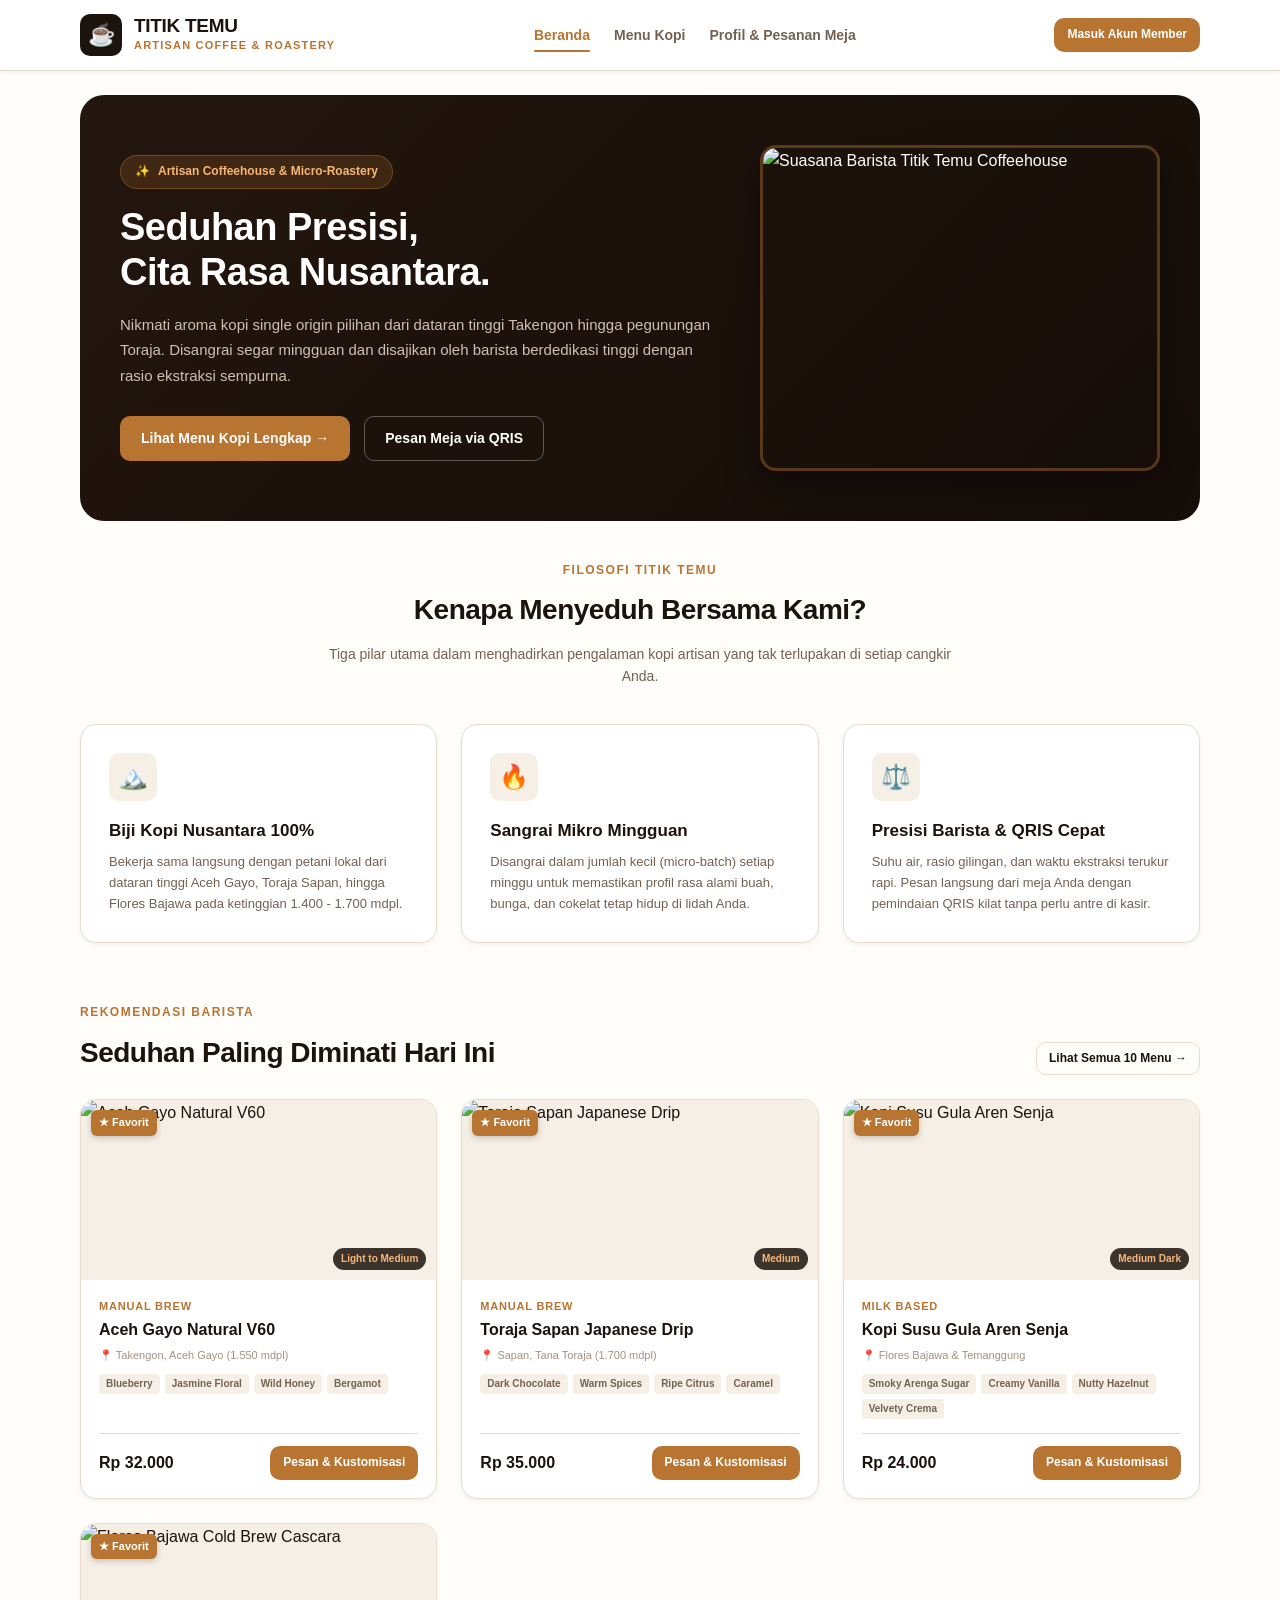
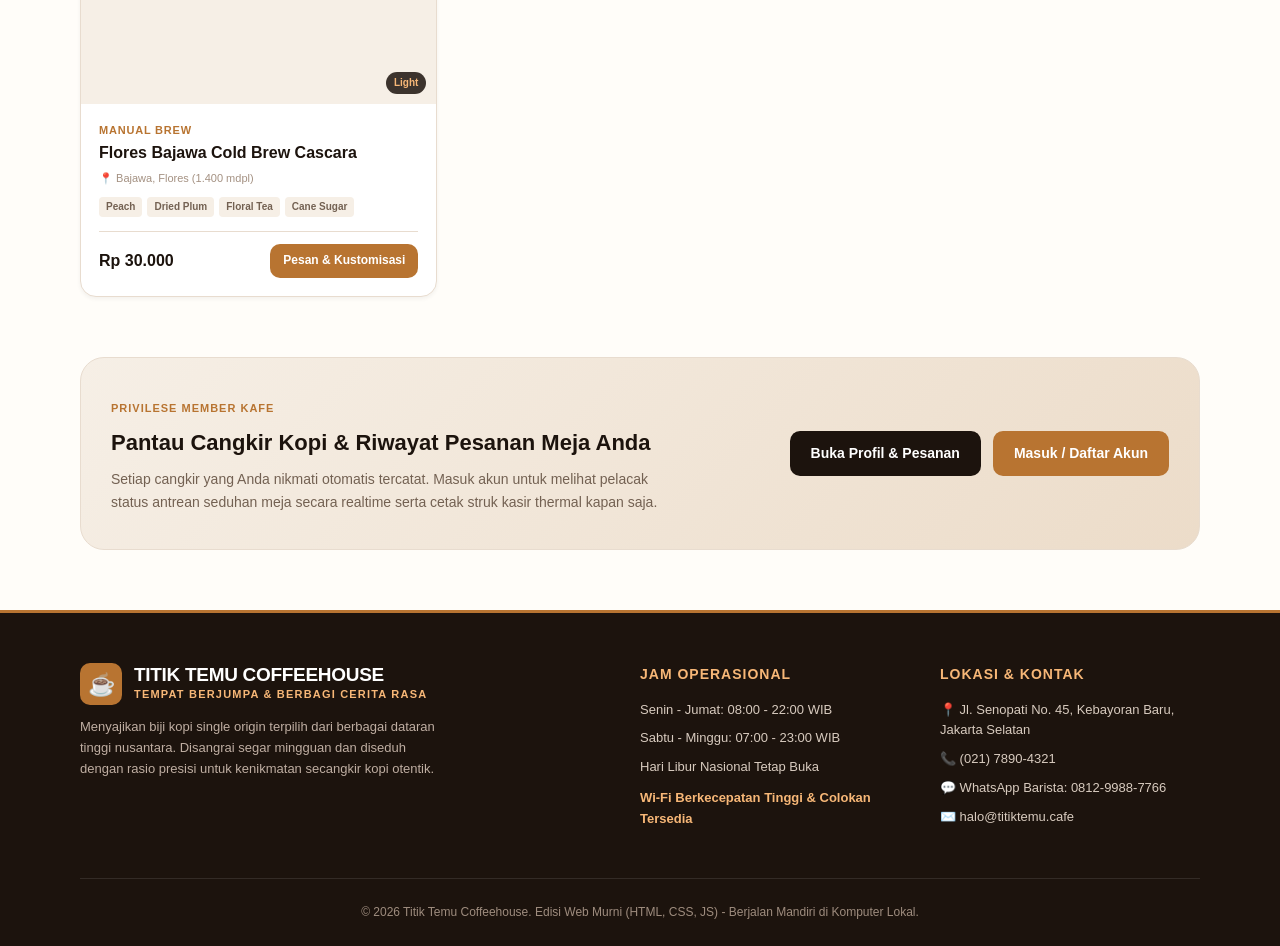
==== index.html @ 914a8eaf "first commit" ====
<!DOCTYPE html>
<html lang="id">
<head>
  <meta charset="UTF-8">
  <meta name="viewport" content="width=device-width, initial-scale=1.0">
  <title>Titik Temu Coffeehouse | Artisan Coffee & Roastery</title>
  <link rel="stylesheet" href="css/style.css">
</head>
<body>

  <!-- Dynamic Navbar -->
  <nav id="main-nav"></nav>

  <main class="container">
    <!-- HERO SECTION -->
    <section class="hero">
      <div class="hero-grid">
        <div>
          <div class="hero-tag">
            <span>✨</span> Artisan Coffeehouse & Micro-Roastery
          </div>
          <h1 class="hero-title">
            Seduhan Presisi,<br>Cita Rasa Nusantara.
          </h1>
          <p class="hero-desc">
            Nikmati aroma kopi single origin pilihan dari dataran tinggi Takengon hingga pegunungan Toraja. 
            Disangrai segar mingguan dan disajikan oleh barista berdedikasi tinggi dengan rasio ekstraksi sempurna.
          </p>
          <div class="hero-actions">
            <a href="menu.html" class="btn btn-primary">
              Lihat Menu Kopi Lengkap &rarr;
            </a>
            <a href="menu.html" class="btn btn-outline" style="color: #ffffff; border-color: rgba(255,255,255,0.3);">
              Pesan Meja via QRIS
            </a>
          </div>
        </div>
        <div class="hero-image-wrap">
          <img src="https://images.unsplash.com/photo-1501339847302-ac426a4a7cbb?auto=format&fit=crop&w=800&q=80" alt="Suasana Barista Titik Temu Coffeehouse">
        </div>
      </div>
    </section>

    <!-- ROASTERY VALUES -->
    <section style="margin-bottom: 50px;">
      <div class="section-header">
        <span class="section-tag">Filosofi Titik Temu</span>
        <h2 class="section-title">Kenapa Menyeduh Bersama Kami?</h2>
        <p class="section-subtitle">Tiga pilar utama dalam menghadirkan pengalaman kopi artisan yang tak terlupakan di setiap cangkir Anda.</p>
      </div>

      <div class="features-grid">
        <div class="feature-card">
          <div class="feature-icon">🏔️</div>
          <h3 class="feature-title">Biji Kopi Nusantara 100%</h3>
          <p class="feature-desc">
            Bekerja sama langsung dengan petani lokal dari dataran tinggi Aceh Gayo, Toraja Sapan, hingga Flores Bajawa pada ketinggian 1.400 - 1.700 mdpl.
          </p>
        </div>

        <div class="feature-card">
          <div class="feature-icon">🔥</div>
          <h3 class="feature-title">Sangrai Mikro Mingguan</h3>
          <p class="feature-desc">
            Disangrai dalam jumlah kecil (micro-batch) setiap minggu untuk memastikan profil rasa alami buah, bunga, dan cokelat tetap hidup di lidah Anda.
          </p>
        </div>

        <div class="feature-card">
          <div class="feature-icon">⚖️</div>
          <h3 class="feature-title">Presisi Barista & QRIS Cepat</h3>
          <p class="feature-desc">
            Suhu air, rasio gilingan, dan waktu ekstraksi terukur rapi. Pesan langsung dari meja Anda dengan pemindaian QRIS kilat tanpa perlu antre di kasir.
          </p>
        </div>
      </div>
    </section>

    <!-- FEATURED BREWS -->
    <section style="margin-bottom: 60px;">
      <div style="display: flex; align-items: flex-end; justify-content: space-between; margin-bottom: 24px; flex-wrap: wrap; gap: 12px;">
        <div>
          <span class="section-tag">Rekomendasi Barista</span>
          <h2 class="section-title" style="margin-bottom: 0;">Seduhan Paling Diminati Hari Ini</h2>
        </div>
        <a href="menu.html" class="btn btn-outline btn-sm">
          Lihat Semua 10 Menu &rarr;
        </a>
      </div>

      <div id="featured-menu-grid" class="menu-grid">
        <!-- Rendered by JavaScript -->
      </div>
    </section>

    <!-- MEMBER BANNER -->
    <section style="background: linear-gradient(135deg, #f6efe6 0%, #ecdcc9 100%); border: 1px solid var(--coffee-border); border-radius: var(--radius-xl); padding: 36px 30px; margin-bottom: 60px; display: flex; align-items: center; justify-content: space-between; flex-wrap: wrap; gap: 24px;">
      <div>
        <span style="font-size: 11px; font-weight: 800; color: var(--coffee-amber); text-transform: uppercase; letter-spacing: 1px;">Privilese Member Kafe</span>
        <h3 style="font-size: 22px; font-weight: 900; color: var(--coffee-dark); margin: 6px 0 8px;">Pantau Cangkir Kopi & Riwayat Pesanan Meja Anda</h3>
        <p style="font-size: 14px; color: var(--text-muted); max-width: 550px;">
          Setiap cangkir yang Anda nikmati otomatis tercatat. Masuk akun untuk melihat pelacak status antrean seduhan meja secara realtime serta cetak struk kasir thermal kapan saja.
        </p>
      </div>
      <div style="display: flex; gap: 12px;">
        <a href="profile.html" class="btn btn-dark">
          Buka Profil & Pesanan
        </a>
        <a href="login.html" class="btn btn-primary">
          Masuk / Daftar Akun
        </a>
      </div>
    </section>
  </main>

  <!-- Standard Footer -->
  <footer id="main-footer"></footer>

  <!-- Scripts -->
  <script src="js/store.js"></script>
  <script src="js/app.js"></script>
  <script>
    document.addEventListener("DOMContentLoaded", () => {
      const featuredContainer = document.getElementById("featured-menu-grid");
      if (!featuredContainer) return;

      const menu = Store.getMenu();
      const populars = menu.filter((m) => m.popular).slice(0, 4);

      featuredContainer.innerHTML = populars.map((item) => `
        <div class="menu-card">
          <div class="card-img-wrap">
            <img src="${escapeHtml(item.imageUrl)}" alt="${escapeHtml(item.name)}" loading="lazy">
            <span class="card-badge-popular">★ Favorit</span>
            <span class="card-badge-roast">${escapeHtml(item.roastLevel)}</span>
          </div>
          <div class="card-body">
            <div class="card-category">${escapeHtml(item.category)}</div>
            <h4 class="card-title">${escapeHtml(item.name)}</h4>
            <div class="card-origin">📍 ${escapeHtml(item.origin)}</div>
            <div class="card-notes">
              ${(item.tastingNotes || []).map((note) => `<span class="note-tag">${escapeHtml(note)}</span>`).join("")}
            </div>
            <div class="card-footer">
              <span class="card-price">${Store.formatRupiah(item.price)}</span>
              <a href="menu.html?item=${item.slug}" class="btn btn-primary btn-sm">
                Pesan & Kustomisasi
              </a>
            </div>
          </div>
        </div>
      `).join("");
    });
  </script>
</body>
</html>
---- css/style.css ----
/* =========================================================
   TITIK TEMU COFFEEHOUSE - BASIC CSS STYLESHEET
   Murni CSS tanpa framework eksternal
   ========================================================= */

:root {
  --coffee-dark: #1c130d;
  --coffee-brown: #2e1d13;
  --coffee-medium: #543725;
  --coffee-amber: #b87431;
  --coffee-amber-hover: #9e6024;
  --coffee-amber-light: #fdf5ea;
  --coffee-cream: #fffdf9;
  --coffee-foam: #f6efe6;
  --coffee-border: #e8dccf;
  --coffee-border-dark: #cbb7a3;
  --text-main: #1c130d;
  --text-muted: #736152;
  --text-light: #a49182;
  --bg-card: #ffffff;
  --radius-sm: 6px;
  --radius-md: 10px;
  --radius-lg: 16px;
  --radius-xl: 24px;
  --shadow-sm: 0 2px 4px rgba(28, 19, 13, 0.05);
  --shadow-md: 0 4px 14px rgba(28, 19, 13, 0.08);
  --shadow-lg: 0 10px 25px rgba(28, 19, 13, 0.12);
  --font-base: -apple-system, BlinkMacSystemFont, "Segoe UI", Roboto, Oxygen, Ubuntu, Cantarell, "Helvetica Neue", sans-serif;
  --font-mono: "Courier New", Courier, monospace;
}

* {
  box-sizing: border-box;
  margin: 0;
  padding: 0;
}

body {
  font-family: var(--font-base);
  background-color: var(--coffee-cream);
  color: var(--text-main);
  line-height: 1.6;
  min-height: 100vh;
  display: flex;
  flex-direction: column;
}

a {
  color: inherit;
  text-decoration: none;
}

img {
  max-width: 100%;
  height: auto;
  display: block;
}

/* Container */
.container {
  width: 100%;
  max-width: 1160px;
  margin: 0 auto;
  padding: 0 20px;
}

/* =========================================================
   NAVBAR
   ========================================================= */
.navbar {
  background-color: #ffffff;
  border-bottom: 1px solid var(--coffee-border);
  position: sticky;
  top: 0;
  z-index: 100;
  box-shadow: var(--shadow-sm);
}

.nav-inner {
  display: flex;
  align-items: center;
  justify-content: space-between;
  height: 70px;
}

.brand-link {
  display: flex;
  align-items: center;
  gap: 12px;
}

.brand-icon {
  width: 42px;
  height: 42px;
  background-color: var(--coffee-dark);
  color: var(--coffee-amber);
  border-radius: var(--radius-md);
  display: flex;
  align-items: center;
  justify-content: center;
  font-size: 22px;
}

.brand-title {
  font-size: 19px;
  font-weight: 800;
  color: var(--coffee-dark);
  letter-spacing: -0.3px;
  line-height: 1.1;
}

.brand-subtitle {
  font-size: 11px;
  color: var(--coffee-amber);
  font-weight: 700;
  text-transform: uppercase;
  letter-spacing: 1.2px;
}

.nav-links {
  display: flex;
  align-items: center;
  gap: 24px;
}

.nav-item {
  font-size: 14px;
  font-weight: 600;
  color: var(--text-muted);
  transition: color 0.2s;
  padding: 6px 0;
  position: relative;
}

.nav-item:hover,
.nav-item.active {
  color: var(--coffee-amber);
}

.nav-item.active::after {
  content: "";
  position: absolute;
  bottom: 0;
  left: 0;
  width: 100%;
  height: 2px;
  background-color: var(--coffee-amber);
  border-radius: 2px;
}

.nav-user {
  display: flex;
  align-items: center;
  gap: 12px;
}

.user-badge {
  display: flex;
  align-items: center;
  gap: 8px;
  background-color: var(--coffee-foam);
  padding: 6px 14px;
  border-radius: 50px;
  font-size: 13px;
  font-weight: 600;
  color: var(--coffee-dark);
  border: 1px solid var(--coffee-border);
}

.user-role-tag {
  font-size: 10px;
  background-color: var(--coffee-amber);
  color: #ffffff;
  padding: 2px 6px;
  border-radius: 4px;
  font-weight: 800;
  text-transform: uppercase;
}

/* =========================================================
   BUTTONS
   ========================================================= */
.btn {
  display: inline-flex;
  align-items: center;
  justify-content: center;
  gap: 8px;
  padding: 10px 20px;
  font-size: 14px;
  font-weight: 700;
  border-radius: var(--radius-md);
  cursor: pointer;
  border: 1px solid transparent;
  transition: all 0.2s ease;
  white-space: nowrap;
}

.btn-primary {
  background-color: var(--coffee-amber);
  color: #ffffff;
}

.btn-primary:hover {
  background-color: var(--coffee-amber-hover);
  box-shadow: 0 4px 12px rgba(184, 116, 49, 0.3);
}

.btn-dark {
  background-color: var(--coffee-dark);
  color: #ffffff;
}

.btn-dark:hover {
  background-color: #000000;
}

.btn-outline {
  background-color: transparent;
  border-color: var(--coffee-border);
  color: var(--coffee-dark);
}

.btn-outline:hover {
  background-color: var(--coffee-foam);
  border-color: var(--coffee-border-dark);
}

.btn-sm {
  padding: 6px 12px;
  font-size: 12px;
}

.btn-danger {
  background-color: #dc2626;
  color: #ffffff;
}

.btn-danger:hover {
  background-color: #b91c1c;
}

.btn-success {
  background-color: #059669;
  color: #ffffff;
}

.btn-success:hover {
  background-color: #047857;
}

/* =========================================================
   HERO SECTION
   ========================================================= */
.hero {
  padding: 50px 0;
  background: linear-gradient(135deg, #23160e 0%, #150d08 100%);
  color: #ffffff;
  border-radius: var(--radius-xl);
  margin: 24px 0 40px;
  overflow: hidden;
  position: relative;
}

.hero-grid {
  display: grid;
  grid-template-columns: 1.2fr 0.8fr;
  gap: 40px;
  align-items: center;
  padding: 0 40px;
}

.hero-tag {
  display: inline-flex;
  align-items: center;
  gap: 8px;
  background-color: rgba(184, 116, 49, 0.2);
  color: #f7b777;
  padding: 6px 14px;
  border-radius: 50px;
  font-size: 12px;
  font-weight: 700;
  margin-bottom: 16px;
  border: 1px solid rgba(184, 116, 49, 0.4);
}

.hero-title {
  font-size: 38px;
  font-weight: 900;
  line-height: 1.2;
  margin-bottom: 16px;
  letter-spacing: -0.5px;
}

.hero-desc {
  font-size: 15px;
  color: #d1c0b3;
  margin-bottom: 28px;
  line-height: 1.7;
}

.hero-actions {
  display: flex;
  gap: 14px;
  flex-wrap: wrap;
}

.hero-image-wrap {
  position: relative;
  border-radius: var(--radius-lg);
  overflow: hidden;
  box-shadow: 0 15px 35px rgba(0, 0, 0, 0.4);
  border: 3px solid rgba(184, 116, 49, 0.4);
}

.hero-image-wrap img {
  width: 100%;
  height: 320px;
  object-fit: cover;
}

/* =========================================================
   SECTION HEADINGS & BADGES
   ========================================================= */
.section-header {
  text-align: center;
  max-width: 650px;
  margin: 0 auto 36px;
}

.section-tag {
  color: var(--coffee-amber);
  font-size: 12px;
  font-weight: 800;
  text-transform: uppercase;
  letter-spacing: 1.5px;
  margin-bottom: 8px;
  display: block;
}

.section-title {
  font-size: 28px;
  font-weight: 900;
  color: var(--coffee-dark);
  letter-spacing: -0.5px;
  margin-bottom: 10px;
}

.section-subtitle {
  font-size: 14px;
  color: var(--text-muted);
}

/* =========================================================
   FEATURE VALUES CARDS
   ========================================================= */
.features-grid {
  display: grid;
  grid-template-columns: repeat(3, 1fr);
  gap: 24px;
  margin-bottom: 60px;
}

.feature-card {
  background-color: var(--bg-card);
  border: 1px solid var(--coffee-border);
  padding: 28px;
  border-radius: var(--radius-lg);
  box-shadow: var(--shadow-sm);
  transition: transform 0.2s, box-shadow 0.2s;
}

.feature-card:hover {
  transform: translateY(-3px);
  box-shadow: var(--shadow-md);
}

.feature-icon {
  width: 48px;
  height: 48px;
  background-color: var(--coffee-foam);
  color: var(--coffee-amber);
  border-radius: var(--radius-md);
  display: flex;
  align-items: center;
  justify-content: center;
  font-size: 24px;
  margin-bottom: 16px;
}

.feature-title {
  font-size: 17px;
  font-weight: 800;
  margin-bottom: 8px;
  color: var(--coffee-dark);
}

.feature-desc {
  font-size: 13px;
  color: var(--text-muted);
  line-height: 1.6;
}

/* =========================================================
   MENU CATALOG & CARDS
   ========================================================= */
.menu-controls {
  display: flex;
  flex-direction: column;
  gap: 16px;
  margin-bottom: 32px;
  background-color: var(--bg-card);
  padding: 20px;
  border-radius: var(--radius-lg);
  border: 1px solid var(--coffee-border);
  box-shadow: var(--shadow-sm);
}

.search-bar {
  display: flex;
  align-items: center;
  background-color: var(--coffee-foam);
  border: 1px solid var(--coffee-border);
  border-radius: var(--radius-md);
  padding: 0 14px;
}

.search-input {
  width: 100%;
  padding: 12px 10px;
  border: none;
  background: transparent;
  font-size: 14px;
  color: var(--text-main);
  outline: none;
}

.category-pills {
  display: flex;
  gap: 8px;
  flex-wrap: wrap;
}

.cat-btn {
  padding: 8px 16px;
  font-size: 13px;
  font-weight: 700;
  border-radius: 50px;
  border: 1px solid var(--coffee-border);
  background-color: #ffffff;
  color: var(--text-muted);
  cursor: pointer;
  transition: all 0.2s;
}

.cat-btn:hover {
  background-color: var(--coffee-foam);
  color: var(--coffee-dark);
}

.cat-btn.active {
  background-color: var(--coffee-dark);
  color: #ffffff;
  border-color: var(--coffee-dark);
}

.menu-grid {
  display: grid;
  grid-template-columns: repeat(auto-fill, minmax(270px, 1fr));
  gap: 24px;
  margin-bottom: 60px;
}

.menu-card {
  background-color: var(--bg-card);
  border: 1px solid var(--coffee-border);
  border-radius: var(--radius-lg);
  overflow: hidden;
  box-shadow: var(--shadow-sm);
  transition: transform 0.2s, box-shadow 0.2s;
  display: flex;
  flex-direction: column;
}

.menu-card:hover {
  transform: translateY(-4px);
  box-shadow: var(--shadow-md);
}

.card-img-wrap {
  position: relative;
  height: 180px;
  overflow: hidden;
  background-color: var(--coffee-foam);
}

.card-img-wrap img {
  width: 100%;
  height: 100%;
  object-fit: cover;
  transition: transform 0.3s;
}

.menu-card:hover .card-img-wrap img {
  transform: scale(1.05);
}

.card-badge-popular {
  position: absolute;
  top: 10px;
  left: 10px;
  background-color: var(--coffee-amber);
  color: #ffffff;
  font-size: 11px;
  font-weight: 800;
  padding: 4px 8px;
  border-radius: var(--radius-sm);
  box-shadow: 0 2px 6px rgba(0, 0, 0, 0.2);
}

.card-badge-roast {
  position: absolute;
  bottom: 10px;
  right: 10px;
  background-color: rgba(28, 19, 13, 0.85);
  color: #f7b777;
  font-size: 10px;
  font-weight: 700;
  padding: 3px 8px;
  border-radius: 50px;
}

.card-body {
  padding: 18px;
  display: flex;
  flex-direction: column;
  flex: 1;
}

.card-category {
  font-size: 11px;
  color: var(--coffee-amber);
  font-weight: 800;
  text-transform: uppercase;
  letter-spacing: 0.8px;
  margin-bottom: 4px;
}

.card-title {
  font-size: 16px;
  font-weight: 800;
  color: var(--coffee-dark);
  margin-bottom: 6px;
  line-height: 1.3;
}

.card-origin {
  font-size: 11px;
  color: var(--text-light);
  margin-bottom: 10px;
  display: flex;
  align-items: center;
  gap: 4px;
}

.card-notes {
  display: flex;
  gap: 5px;
  flex-wrap: wrap;
  margin-bottom: 14px;
}

.note-tag {
  background-color: var(--coffee-foam);
  font-size: 10px;
  font-weight: 600;
  color: var(--text-muted);
  padding: 2px 7px;
  border-radius: 4px;
}

.card-footer {
  margin-top: auto;
  display: flex;
  align-items: center;
  justify-content: space-between;
  padding-top: 12px;
  border-top: 1px solid var(--coffee-border);
}

.card-price {
  font-size: 16px;
  font-weight: 900;
  color: var(--coffee-dark);
}

/* =========================================================
   MODAL WINDOWS & BACKDROP
   ========================================================= */
.modal-backdrop {
  position: fixed;
  inset: 0;
  background-color: rgba(15, 10, 7, 0.65);
  backdrop-filter: blur(4px);
  z-index: 1000;
  display: none;
  align-items: center;
  justify-content: center;
  padding: 20px;
}

.modal-backdrop.open {
  display: flex;
}

.modal-box {
  background-color: #ffffff;
  border-radius: var(--radius-xl);
  max-width: 540px;
  width: 100%;
  max-height: 90vh;
  overflow-y: auto;
  box-shadow: var(--shadow-lg);
  border: 1px solid var(--coffee-border);
  position: relative;
  animation: modalFadeUp 0.25s ease;
}

@keyframes modalFadeUp {
  from {
    opacity: 0;
    transform: translateY(12px);
  }
  to {
    opacity: 1;
    transform: translateY(0);
  }
}

.modal-header {
  padding: 20px 24px;
  border-bottom: 1px solid var(--coffee-border);
  display: flex;
  align-items: center;
  justify-content: space-between;
  background-color: var(--coffee-cream);
  border-top-left-radius: var(--radius-xl);
  border-top-right-radius: var(--radius-xl);
}

.modal-title {
  font-size: 18px;
  font-weight: 800;
  color: var(--coffee-dark);
}

.modal-close-btn {
  background: none;
  border: none;
  font-size: 22px;
  color: var(--text-muted);
  cursor: pointer;
  padding: 4px;
  line-height: 1;
}

.modal-close-btn:hover {
  color: var(--coffee-dark);
}

.modal-body {
  padding: 24px;
}

/* Form Controls */
.form-group {
  margin-bottom: 18px;
}

.form-label {
  display: block;
  font-size: 13px;
  font-weight: 700;
  color: var(--coffee-dark);
  margin-bottom: 6px;
}

.form-input,
.form-select,
.form-textarea {
  width: 100%;
  padding: 10px 14px;
  font-size: 14px;
  border: 1px solid var(--coffee-border);
  border-radius: var(--radius-md);
  background-color: #ffffff;
  font-family: inherit;
  color: var(--text-main);
  outline: none;
}

.form-input:focus,
.form-select:focus,
.form-textarea:focus {
  border-color: var(--coffee-amber);
  box-shadow: 0 0 0 3px rgba(184, 116, 49, 0.15);
}

/* Order Options Radio Tabs */
.radio-tabs {
  display: grid;
  grid-template-columns: repeat(2, 1fr);
  gap: 10px;
}

.radio-tab-label {
  border: 1.5px solid var(--coffee-border);
  border-radius: var(--radius-md);
  padding: 10px 14px;
  text-align: center;
  cursor: pointer;
  font-size: 13px;
  font-weight: 700;
  transition: all 0.2s;
  display: block;
}

.radio-tab-label:hover {
  background-color: var(--coffee-foam);
}

input[type="radio"]:checked + .radio-tab-label {
  border-color: var(--coffee-amber);
  background-color: var(--coffee-amber-light);
  color: var(--coffee-amber-hover);
}

/* QRIS Display */
.qris-card {
  text-align: center;
  background-color: var(--coffee-foam);
  border: 1px dashed var(--coffee-amber);
  border-radius: var(--radius-lg);
  padding: 24px;
  margin: 16px 0;
}

.qris-code-wrap {
  width: 190px;
  height: 190px;
  margin: 0 auto 16px;
  background-color: #ffffff;
  padding: 12px;
  border-radius: var(--radius-md);
  box-shadow: var(--shadow-sm);
  display: flex;
  align-items: center;
  justify-content: center;
}

.countdown-timer {
  font-family: var(--font-mono);
  font-size: 18px;
  font-weight: 800;
  color: #dc2626;
  background-color: #fee2e2;
  padding: 4px 12px;
  border-radius: 50px;
  display: inline-block;
  margin-top: 8px;
}

/* =========================================================
   THERMAL RECEIPT SIMULATION
   ========================================================= */
.thermal-receipt {
  font-family: var(--font-mono);
  background-color: #ffffff;
  border: 1px solid #d4cdc5;
  border-radius: var(--radius-sm);
  padding: 24px 20px;
  width: 100%;
  max-width: 380px;
  margin: 0 auto;
  box-shadow: 0 4px 12px rgba(0, 0, 0, 0.08);
  font-size: 12px;
  color: #111111;
  position: relative;
}

.receipt-header {
  text-align: center;
  margin-bottom: 16px;
}

.receipt-title {
  font-size: 16px;
  font-weight: 900;
  letter-spacing: 1px;
}

.receipt-divider {
  border-top: 1px dashed #777777;
  margin: 12px 0;
}

.receipt-row {
  display: flex;
  justify-content: space-between;
  margin-bottom: 4px;
}

.receipt-stamp {
  margin-top: 16px;
  padding: 6px;
  border: 2px solid #059669;
  color: #059669;
  text-align: center;
  font-weight: 900;
  font-size: 13px;
  border-radius: 4px;
  letter-spacing: 2px;
}

/* =========================================================
   PROFILE & STATUS TRACKER
   ========================================================= */
.profile-card {
  background-color: var(--bg-card);
  border: 1px solid var(--coffee-border);
  border-radius: var(--radius-xl);
  padding: 32px;
  margin-bottom: 32px;
  box-shadow: var(--shadow-sm);
}

.profile-header {
  display: flex;
  align-items: center;
  gap: 20px;
}

.avatar-circle {
  width: 70px;
  height: 70px;
  border-radius: 50%;
  background-color: var(--coffee-dark);
  color: var(--coffee-amber);
  display: flex;
  align-items: center;
  justify-content: center;
  font-size: 32px;
}

.membership-duration-pill {
  display: inline-flex;
  align-items: center;
  gap: 6px;
  background-color: var(--coffee-amber-light);
  color: var(--coffee-amber-hover);
  border: 1px solid rgba(184, 116, 49, 0.3);
  padding: 4px 12px;
  border-radius: 50px;
  font-size: 12px;
  font-weight: 700;
  margin-top: 6px;
}

/* Status Badges */
.status-badge {
  display: inline-flex;
  align-items: center;
  gap: 6px;
  padding: 4px 10px;
  border-radius: 50px;
  font-size: 11px;
  font-weight: 800;
  text-transform: uppercase;
  letter-spacing: 0.5px;
}

.status-paid {
  background-color: #dbeafe;
  color: #1e40af;
}

.status-brewing {
  background-color: #fef3c7;
  color: #b45309;
}

.status-ready {
  background-color: #d1fae5;
  color: #065f46;
}

.status-completed {
  background-color: #f3f4f6;
  color: #4b5563;
}

/* =========================================================
   ADMIN DASHBOARD TABLES & METRICS
   ========================================================= */
.admin-metrics {
  display: grid;
  grid-template-columns: repeat(4, 1fr);
  gap: 20px;
  margin-bottom: 36px;
}

.metric-card {
  background-color: var(--bg-card);
  border: 1px solid var(--coffee-border);
  border-radius: var(--radius-lg);
  padding: 20px;
  box-shadow: var(--shadow-sm);
}

.metric-label {
  font-size: 12px;
  font-weight: 700;
  color: var(--text-muted);
  margin-bottom: 6px;
  text-transform: uppercase;
}

.metric-value {
  font-size: 26px;
  font-weight: 900;
  color: var(--coffee-dark);
}

.admin-table {
  width: 100%;
  border-collapse: collapse;
  background-color: var(--bg-card);
  border-radius: var(--radius-lg);
  overflow: hidden;
  border: 1px solid var(--coffee-border);
  box-shadow: var(--shadow-sm);
  margin-bottom: 40px;
}

.admin-table th {
  background-color: var(--coffee-foam);
  padding: 14px 16px;
  font-size: 12px;
  font-weight: 800;
  color: var(--coffee-dark);
  text-align: left;
  border-bottom: 1px solid var(--coffee-border);
  text-transform: uppercase;
  letter-spacing: 0.5px;
}

.admin-table td {
  padding: 14px 16px;
  font-size: 13px;
  border-bottom: 1px solid var(--coffee-border);
  vertical-align: middle;
}

.admin-table tr:last-child td {
  border-bottom: none;
}

/* =========================================================
   FOOTER
   ========================================================= */
.footer {
  margin-top: auto;
  background-color: var(--coffee-dark);
  color: #ffffff;
  padding: 50px 0 24px;
  border-top: 3px solid var(--coffee-amber);
}

.footer-grid {
  display: grid;
  grid-template-columns: 2fr 1fr 1fr;
  gap: 40px;
  margin-bottom: 40px;
}

.footer-desc {
  font-size: 13px;
  color: #bfaea2;
  margin-top: 12px;
  line-height: 1.6;
  max-width: 360px;
}

.footer-col-title {
  font-size: 14px;
  font-weight: 800;
  color: #f7b777;
  text-transform: uppercase;
  letter-spacing: 1px;
  margin-bottom: 14px;
}

.footer-list {
  list-style: none;
}

.footer-list li {
  font-size: 13px;
  color: #d8cbbf;
  margin-bottom: 8px;
}

.footer-bottom {
  text-align: center;
  padding-top: 24px;
  border-top: 1px solid rgba(255, 255, 255, 0.1);
  font-size: 12px;
  color: #9e8c7e;
}

/* =========================================================
   RESPONSIVE
   ========================================================= */
@media (max-width: 768px) {
  .hero-grid {
    grid-template-columns: 1fr;
    padding: 0 20px;
  }
  .features-grid {
    grid-template-columns: 1fr;
  }
  .admin-metrics {
    grid-template-columns: repeat(2, 1fr);
  }
  .footer-grid {
    grid-template-columns: 1fr;
    gap: 28px;
  }
  .nav-links {
    display: none;
  }
}
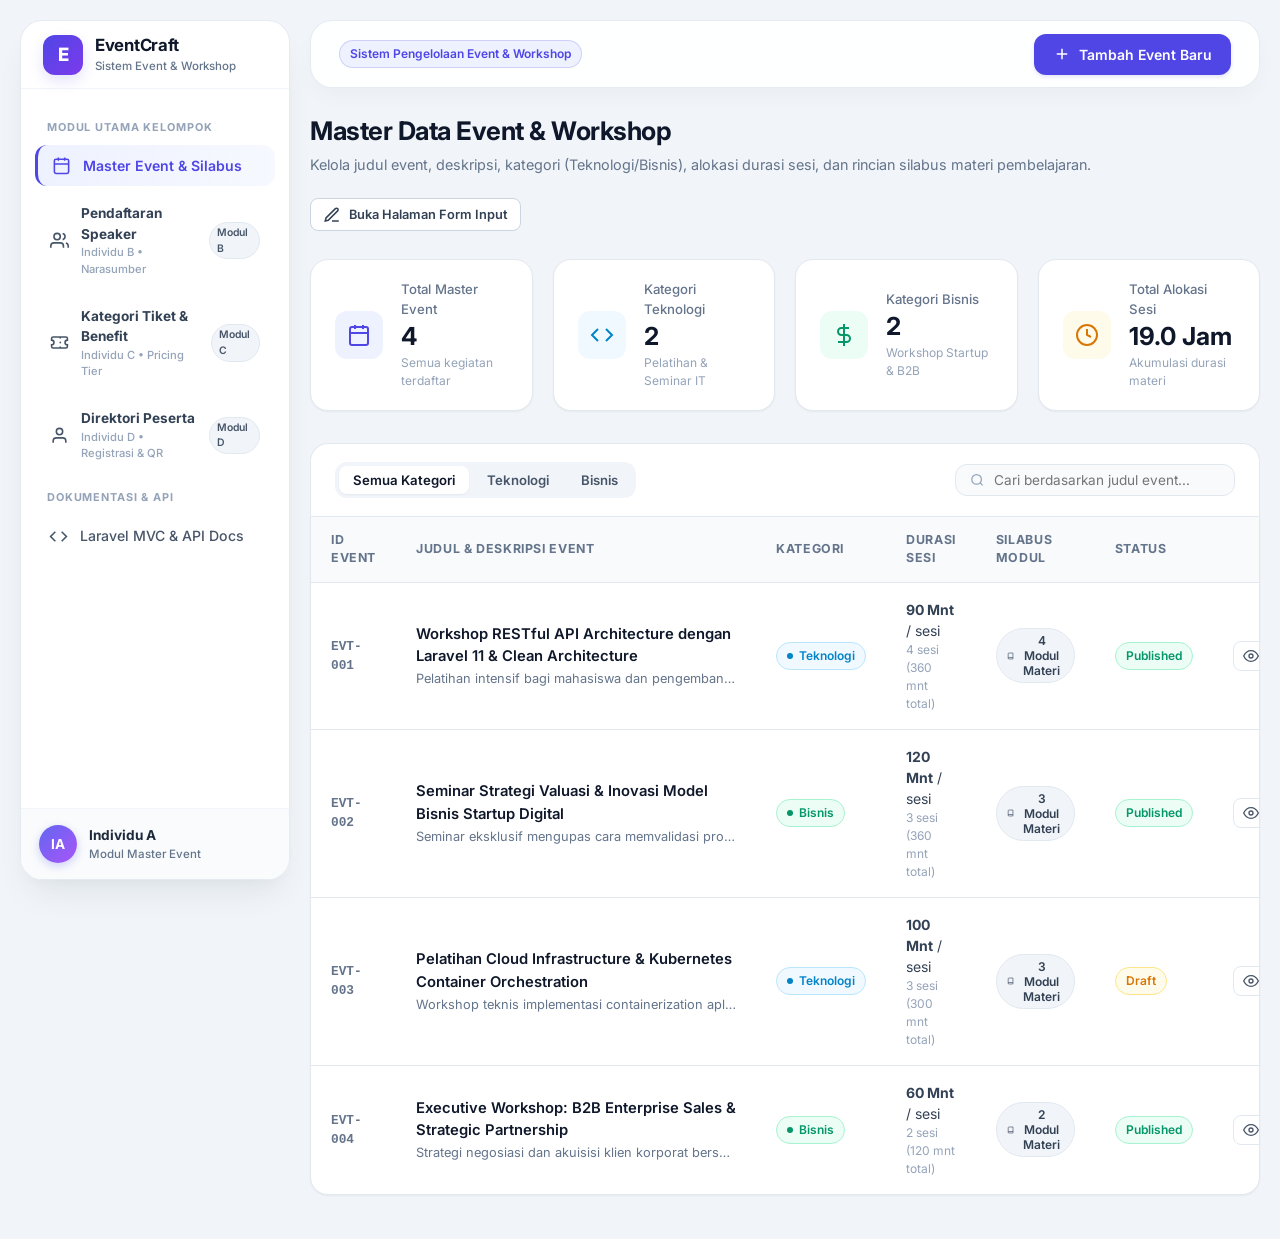
==== commit cd4061a5: "fix commit" ====
--- a/index.html
+++ b/index.html
@@ -3,154 +3,374 @@
 <head>
   <meta charset="UTF-8">
   <meta name="viewport" content="width=device-width, initial-scale=1.0">
-  <title>Titik Temu Coffeehouse | Artisan Coffee & Roastery</title>
+  <title>Master Event & Silabus - Sistem Pengelolaan Event & Workshop</title>
+  <!-- Google Fonts: Inter -->
+  <link rel="preconnect" href="https://fonts.googleapis.com">
+  <link rel="preconnect" href="https://fonts.gstatic.com" crossorigin>
+  <link href="https://fonts.googleapis.com/css2?family=Inter:wght@400;500;600;700&display=swap" rel="stylesheet">
+  <!-- Stylesheet -->
   <link rel="stylesheet" href="css/style.css">
 </head>
 <body>
 
-  <!-- Dynamic Navbar -->
-  <nav id="main-nav"></nav>
-
-  <main class="container">
-    <!-- HERO SECTION -->
-    <section class="hero">
-      <div class="hero-grid">
+<div class="app-container">
+  <!-- ========================================================================
+       1. SIDEBAR NAVIGASI
+       ======================================================================== -->
+  <aside class="sidebar">
+    <div class="sidebar-brand">
+      <div class="brand-icon">E</div>
+      <div class="brand-text">
+        <h2>EventCraft</h2>
+        <span>Sistem Event & Workshop</span>
+      </div>
+    </div>
+
+    <nav class="sidebar-nav">
+      <div class="nav-section-title">Modul Utama Kelompok</div>
+      
+      <!-- Modul Master Event (Individu A - AKTIF) -->
+      <a href="index.html" class="nav-item active">
+        <svg viewBox="0 0 24 24">
+          <rect x="3" y="4" width="18" height="18" rx="2" ry="2"></rect>
+          <line x1="16" y1="2" x2="16" y2="6"></line>
+          <line x1="8" y1="2" x2="8" y2="6"></line>
+          <line x1="3" y1="10" x2="21" y2="10"></line>
+        </svg>
+        <span>Master Event & Silabus</span>
+      </a>
+
+      <!-- Modul Anggota Lainnya (Konteks Domain dengan Modal Arsitektur) -->
+      <a href="javascript:void(0)" onclick="openModuleInfoModal('B')" class="nav-item inactive-badge" title="Klik untuk melihat spesifikasi arsitektur & relasi Modul B">
+        <span style="display:flex; align-items:center; gap:12px;">
+          <svg viewBox="0 0 24 24">
+            <path d="M17 21v-2a4 4 0 0 0-4-4H5a4 4 0 0 0-4 4v2"></path>
+            <circle cx="9" cy="7" r="4"></circle>
+            <path d="M23 21v-2a4 4 0 0 0-3-3.87"></path>
+            <path d="M16 3.13a4 4 0 0 1 0 7.75"></path>
+          </svg>
+          <span style="display: flex; flex-direction: column;">
+            <strong style="font-size: 0.85rem; color: var(--slate-700);">Pendaftaran Speaker</strong>
+            <small style="font-size: 0.7rem; color: var(--slate-400);">Individu B • Narasumber</small>
+          </span>
+        </span>
+        <span class="tag-module">Modul B</span>
+      </a>
+
+      <a href="javascript:void(0)" onclick="openModuleInfoModal('C')" class="nav-item inactive-badge" title="Klik untuk melihat spesifikasi arsitektur & relasi Modul C">
+        <span style="display:flex; align-items:center; gap:12px;">
+          <svg viewBox="0 0 24 24">
+            <path d="M2 9a3 3 0 0 1 0 6v2a2 2 0 0 0 2 2h16a2 2 0 0 0 2-2v-2a3 3 0 0 1 0-6V7a2 2 0 0 0-2-2H4a2 2 0 0 0-2 2Z"></path>
+            <path d="M13 5v2"></path>
+            <path d="M13 17v2"></path>
+            <path d="M13 11v2"></path>
+          </svg>
+          <span style="display: flex; flex-direction: column;">
+            <strong style="font-size: 0.85rem; color: var(--slate-700);">Kategori Tiket & Benefit</strong>
+            <small style="font-size: 0.7rem; color: var(--slate-400);">Individu C • Pricing Tier</small>
+          </span>
+        </span>
+        <span class="tag-module">Modul C</span>
+      </a>
+
+      <a href="javascript:void(0)" onclick="openModuleInfoModal('D')" class="nav-item inactive-badge" title="Klik untuk melihat spesifikasi arsitektur & relasi Modul D">
+        <span style="display:flex; align-items:center; gap:12px;">
+          <svg viewBox="0 0 24 24">
+            <path d="M20 21v-2a4 4 0 0 0-4-4H8a4 4 0 0 0-4 4v2"></path>
+            <circle cx="12" cy="7" r="4"></circle>
+          </svg>
+          <span style="display: flex; flex-direction: column;">
+            <strong style="font-size: 0.85rem; color: var(--slate-700);">Direktori Peserta</strong>
+            <small style="font-size: 0.7rem; color: var(--slate-400);">Individu D • Registrasi & QR</small>
+          </span>
+        </span>
+        <span class="tag-module">Modul D</span>
+      </a>
+
+      <div class="nav-section-title">Dokumentasi & API</div>
+      <a href="README.md" target="_blank" class="nav-item">
+        <svg viewBox="0 0 24 24">
+          <polyline points="16 18 22 12 16 6"></polyline>
+          <polyline points="8 6 2 12 8 18"></polyline>
+        </svg>
+        <span>Laravel MVC & API Docs</span>
+      </a>
+    </nav>
+
+    <div class="sidebar-footer">
+      <div class="user-snippet">
+        <div class="user-avatar">IA</div>
+        <div class="user-info">
+          <div class="user-name">Individu A</div>
+          <div class="user-role">Modul Master Event</div>
+        </div>
+      </div>
+    </div>
+  </aside>
+
+  <!-- ========================================================================
+       2. MAIN CONTENT WRAPPER
+       ======================================================================== -->
+  <main class="main-wrapper">
+    <!-- Top Header -->
+    <header class="top-header">
+      <div style="display: flex; align-items: center; gap: 16px;">
+        <button class="mobile-toggle" id="mobileToggle" aria-label="Toggle Menu">
+          ☰
+        </button>
+        <span class="badge-role">Sistem Pengelolaan Event & Workshop</span>
+      </div>
+
+      <div class="header-actions">
+        <a href="event-form.html" class="btn btn-primary">
+          <svg viewBox="0 0 24 24">
+            <line x1="12" y1="5" x2="12" y2="19"></line>
+            <line x1="5" y1="12" x2="19" y2="12"></line>
+          </svg>
+          <span>Tambah Event Baru</span>
+        </a>
+      </div>
+    </header>
+
+    <!-- Content Body -->
+    <div class="content-body">
+      <!-- Page Header -->
+      <div class="page-header">
         <div>
-          <div class="hero-tag">
-            <span>✨</span> Artisan Coffeehouse & Micro-Roastery
-          </div>
-          <h1 class="hero-title">
-            Seduhan Presisi,<br>Cita Rasa Nusantara.
-          </h1>
-          <p class="hero-desc">
-            Nikmati aroma kopi single origin pilihan dari dataran tinggi Takengon hingga pegunungan Toraja. 
-            Disangrai segar mingguan dan disajikan oleh barista berdedikasi tinggi dengan rasio ekstraksi sempurna.
-          </p>
-          <div class="hero-actions">
-            <a href="menu.html" class="btn btn-primary">
-              Lihat Menu Kopi Lengkap &rarr;
-            </a>
-            <a href="menu.html" class="btn btn-outline" style="color: #ffffff; border-color: rgba(255,255,255,0.3);">
-              Pesan Meja via QRIS
-            </a>
-          </div>
-        </div>
-        <div class="hero-image-wrap">
-          <img src="https://images.unsplash.com/photo-1501339847302-ac426a4a7cbb?auto=format&fit=crop&w=800&q=80" alt="Suasana Barista Titik Temu Coffeehouse">
-        </div>
-      </div>
-    </section>
-
-    <!-- ROASTERY VALUES -->
-    <section style="margin-bottom: 50px;">
-      <div class="section-header">
-        <span class="section-tag">Filosofi Titik Temu</span>
-        <h2 class="section-title">Kenapa Menyeduh Bersama Kami?</h2>
-        <p class="section-subtitle">Tiga pilar utama dalam menghadirkan pengalaman kopi artisan yang tak terlupakan di setiap cangkir Anda.</p>
-      </div>
-
-      <div class="features-grid">
-        <div class="feature-card">
-          <div class="feature-icon">🏔️</div>
-          <h3 class="feature-title">Biji Kopi Nusantara 100%</h3>
-          <p class="feature-desc">
-            Bekerja sama langsung dengan petani lokal dari dataran tinggi Aceh Gayo, Toraja Sapan, hingga Flores Bajawa pada ketinggian 1.400 - 1.700 mdpl.
-          </p>
-        </div>
-
-        <div class="feature-card">
-          <div class="feature-icon">🔥</div>
-          <h3 class="feature-title">Sangrai Mikro Mingguan</h3>
-          <p class="feature-desc">
-            Disangrai dalam jumlah kecil (micro-batch) setiap minggu untuk memastikan profil rasa alami buah, bunga, dan cokelat tetap hidup di lidah Anda.
-          </p>
-        </div>
-
-        <div class="feature-card">
-          <div class="feature-icon">⚖️</div>
-          <h3 class="feature-title">Presisi Barista & QRIS Cepat</h3>
-          <p class="feature-desc">
-            Suhu air, rasio gilingan, dan waktu ekstraksi terukur rapi. Pesan langsung dari meja Anda dengan pemindaian QRIS kilat tanpa perlu antre di kasir.
-          </p>
-        </div>
-      </div>
-    </section>
-
-    <!-- FEATURED BREWS -->
-    <section style="margin-bottom: 60px;">
-      <div style="display: flex; align-items: flex-end; justify-content: space-between; margin-bottom: 24px; flex-wrap: wrap; gap: 12px;">
+          <h1 class="page-title">Master Data Event & Workshop</h1>
+          <p class="page-subtitle">Kelola judul event, deskripsi, kategori (Teknologi/Bisnis), alokasi durasi sesi, dan rincian silabus materi pembelajaran.</p>
+        </div>
         <div>
-          <span class="section-tag">Rekomendasi Barista</span>
-          <h2 class="section-title" style="margin-bottom: 0;">Seduhan Paling Diminati Hari Ini</h2>
-        </div>
-        <a href="menu.html" class="btn btn-outline btn-sm">
-          Lihat Semua 10 Menu &rarr;
-        </a>
-      </div>
-
-      <div id="featured-menu-grid" class="menu-grid">
-        <!-- Rendered by JavaScript -->
-      </div>
-    </section>
-
-    <!-- MEMBER BANNER -->
-    <section style="background: linear-gradient(135deg, #f6efe6 0%, #ecdcc9 100%); border: 1px solid var(--coffee-border); border-radius: var(--radius-xl); padding: 36px 30px; margin-bottom: 60px; display: flex; align-items: center; justify-content: space-between; flex-wrap: wrap; gap: 24px;">
+          <a href="event-form.html" class="btn btn-secondary btn-sm" style="margin-top: 6px;">
+            <svg width="14" height="14" viewBox="0 0 24 24" fill="none" stroke="currentColor" stroke-width="2">
+              <path d="M12 20h9"></path>
+              <path d="M16.5 3.5a2.121 2.121 0 0 1 3 3L7 19l-4 1 1-4L16.5 3.5z"></path>
+            </svg>
+            <span>Buka Halaman Form Input</span>
+          </a>
+        </div>
+      </div>
+
+      <!-- Stat Cards Overview -->
+      <div class="stats-grid">
+        <div class="stat-card">
+          <div class="stat-icon icon-purple">
+            <svg viewBox="0 0 24 24">
+              <rect x="3" y="4" width="18" height="18" rx="2" ry="2"></rect>
+              <line x1="16" y1="2" x2="16" y2="6"></line>
+              <line x1="8" y1="2" x2="8" y2="6"></line>
+              <line x1="3" y1="10" x2="21" y2="10"></line>
+            </svg>
+          </div>
+          <div class="stat-data">
+            <div class="stat-label">Total Master Event</div>
+            <div class="stat-value" id="statTotalEvents">0</div>
+            <div class="stat-subtext">Semua kegiatan terdaftar</div>
+          </div>
+        </div>
+
+        <div class="stat-card">
+          <div class="stat-icon icon-blue">
+            <svg viewBox="0 0 24 24">
+              <polyline points="16 18 22 12 16 6"></polyline>
+              <polyline points="8 6 2 12 8 18"></polyline>
+            </svg>
+          </div>
+          <div class="stat-data">
+            <div class="stat-label">Kategori Teknologi</div>
+            <div class="stat-value" id="statTechEvents">0</div>
+            <div class="stat-subtext">Pelatihan & Seminar IT</div>
+          </div>
+        </div>
+
+        <div class="stat-card">
+          <div class="stat-icon icon-green">
+            <svg viewBox="0 0 24 24">
+              <line x1="12" y1="1" x2="12" y2="23"></line>
+              <path d="M17 5H9.5a3.5 3.5 0 0 0 0 7h5a3.5 3.5 0 0 1 0 7H6"></path>
+            </svg>
+          </div>
+          <div class="stat-data">
+            <div class="stat-label">Kategori Bisnis</div>
+            <div class="stat-value" id="statBizEvents">0</div>
+            <div class="stat-subtext">Workshop Startup & B2B</div>
+          </div>
+        </div>
+
+        <div class="stat-card">
+          <div class="stat-icon icon-amber">
+            <svg viewBox="0 0 24 24">
+              <circle cx="12" cy="12" r="10"></circle>
+              <polyline points="12 6 12 12 16 14"></polyline>
+            </svg>
+          </div>
+          <div class="stat-data">
+            <div class="stat-label">Total Alokasi Sesi</div>
+            <div class="stat-value" id="statTotalHours">0 Jam</div>
+            <div class="stat-subtext">Akumulasi durasi materi</div>
+          </div>
+        </div>
+      </div>
+
+      <!-- Filter Bar & Search Toolbar -->
+      <div class="filter-toolbar">
+        <div class="category-tabs">
+          <button type="button" class="cat-tab active" data-category="Semua">Semua Kategori</button>
+          <button type="button" class="cat-tab" data-category="Teknologi">Teknologi</button>
+          <button type="button" class="cat-tab" data-category="Bisnis">Bisnis</button>
+        </div>
+
+        <div class="table-search-box">
+          <svg viewBox="0 0 24 24" fill="none" stroke="currentColor" stroke-width="2">
+            <circle cx="11" cy="11" r="8"></circle>
+            <line x1="21" y1="21" x2="16.65" y2="16.65"></line>
+          </svg>
+          <input type="text" id="tableSearch" placeholder="Cari berdasarkan judul event...">
+        </div>
+      </div>
+
+      <!-- Tabel Master Event -->
+      <div class="table-card">
+        <div class="table-responsive">
+          <table class="custom-table">
+            <thead>
+              <tr>
+                <th style="width: 100px;">ID Event</th>
+                <th>Judul & Deskripsi Event</th>
+                <th style="width: 150px;">Kategori</th>
+                <th style="width: 160px;">Durasi Sesi</th>
+                <th style="width: 160px;">Silabus Modul</th>
+                <th style="width: 120px;">Status</th>
+                <th style="width: 140px; text-align: center;">Aksi</th>
+              </tr>
+            </thead>
+            <tbody id="eventTableBody">
+              <!-- Render otomatis via js/app.js -->
+            </tbody>
+          </table>
+        </div>
+      </div>
+    </div>
+  </main>
+</div>
+
+<!-- ========================================================================
+     3. MODAL DETAIL EVENT & SILABUS
+     ======================================================================== -->
+<div class="modal-overlay" id="syllabusDetailModal">
+  <div class="modal-container">
+    <div class="modal-header">
+      <div style="display: flex; align-items: center; gap: 10px;">
+        <h3 class="modal-title">Rincian Event & Silabus Materi</h3>
+        <div id="modalEventCategory"></div>
+      </div>
+      <button class="modal-close" onclick="closeModal('syllabusDetailModal')" title="Tutup">&times;</button>
+    </div>
+    <div class="modal-body">
       <div>
-        <span style="font-size: 11px; font-weight: 800; color: var(--coffee-amber); text-transform: uppercase; letter-spacing: 1px;">Privilese Member Kafe</span>
-        <h3 style="font-size: 22px; font-weight: 900; color: var(--coffee-dark); margin: 6px 0 8px;">Pantau Cangkir Kopi & Riwayat Pesanan Meja Anda</h3>
-        <p style="font-size: 14px; color: var(--text-muted); max-width: 550px;">
-          Setiap cangkir yang Anda nikmati otomatis tercatat. Masuk akun untuk melihat pelacak status antrean seduhan meja secara realtime serta cetak struk kasir thermal kapan saja.
-        </p>
-      </div>
-      <div style="display: flex; gap: 12px;">
-        <a href="profile.html" class="btn btn-dark">
-          Buka Profil & Pesanan
-        </a>
-        <a href="login.html" class="btn btn-primary">
-          Masuk / Daftar Akun
-        </a>
-      </div>
-    </section>
-  </main>
-
-  <!-- Standard Footer -->
-  <footer id="main-footer"></footer>
-
-  <!-- Scripts -->
-  <script src="js/store.js"></script>
-  <script src="js/app.js"></script>
-  <script>
-    document.addEventListener("DOMContentLoaded", () => {
-      const featuredContainer = document.getElementById("featured-menu-grid");
-      if (!featuredContainer) return;
-
-      const menu = Store.getMenu();
-      const populars = menu.filter((m) => m.popular).slice(0, 4);
-
-      featuredContainer.innerHTML = populars.map((item) => `
-        <div class="menu-card">
-          <div class="card-img-wrap">
-            <img src="${escapeHtml(item.imageUrl)}" alt="${escapeHtml(item.name)}" loading="lazy">
-            <span class="card-badge-popular">★ Favorit</span>
-            <span class="card-badge-roast">${escapeHtml(item.roastLevel)}</span>
-          </div>
-          <div class="card-body">
-            <div class="card-category">${escapeHtml(item.category)}</div>
-            <h4 class="card-title">${escapeHtml(item.name)}</h4>
-            <div class="card-origin">📍 ${escapeHtml(item.origin)}</div>
-            <div class="card-notes">
-              ${(item.tastingNotes || []).map((note) => `<span class="note-tag">${escapeHtml(note)}</span>`).join("")}
-            </div>
-            <div class="card-footer">
-              <span class="card-price">${Store.formatRupiah(item.price)}</span>
-              <a href="menu.html?item=${item.slug}" class="btn btn-primary btn-sm">
-                Pesan & Kustomisasi
-              </a>
-            </div>
-          </div>
-        </div>
-      `).join("");
-    });
-  </script>
+        <h2 id="modalEventTitle" style="font-size: 1.25rem; font-weight: 700; color: var(--slate-900); margin-bottom: 8px;"></h2>
+        <p id="modalEventDesc" style="font-size: 0.875rem; color: var(--slate-600); line-height: 1.5; margin-bottom: 16px;"></p>
+        
+        <div style="display: flex; gap: 16px; align-items: center; padding: 10px 14px; background: var(--slate-50); border: 1px solid var(--slate-200); border-radius: var(--radius-md); margin-bottom: 20px;">
+          <div style="font-size: 0.8rem; color: var(--slate-500);">
+            <svg width="14" height="14" viewBox="0 0 24 24" fill="none" stroke="currentColor" stroke-width="2" style="vertical-align: middle; margin-right: 4px;">
+              <circle cx="12" cy="12" r="10"></circle>
+              <polyline points="12 6 12 12 16 14"></polyline>
+            </svg>
+            Alokasi Waktu: <strong id="modalEventDuration" style="color: var(--slate-800);"></strong>
+          </div>
+        </div>
+
+        <h4 style="font-size: 0.95rem; font-weight: 700; color: var(--slate-800); text-transform: uppercase; letter-spacing: 0.05em;">Struktur Kurikulum / Silabus Sesi:</h4>
+        <div class="syllabus-timeline" id="modalTimeline">
+          <!-- Timeline di-generate secara dinamis oleh js/app.js -->
+        </div>
+      </div>
+    </div>
+    <div class="modal-footer">
+      <button type="button" class="btn btn-secondary" onclick="closeModal('syllabusDetailModal')">Tutup</button>
+    </div>
+  </div>
+</div>
+
+<!-- ========================================================================
+     4. MODAL SPESIFIKASI ARSITEKTUR MODUL KELOMPOK (B, C, D)
+     ======================================================================== -->
+<div class="modal-overlay" id="peerModuleModal">
+  <div class="modal-container" style="max-width: 680px;">
+    <div class="modal-header">
+      <div style="display: flex; align-items: center; gap: 10px;">
+        <span class="module-header-badge" id="peerModuleBadge">Modul X</span>
+        <h3 class="modal-title" id="peerModuleTitle">Spesifikasi Modul Otonom</h3>
+      </div>
+      <button class="modal-close" onclick="closeModal('peerModuleModal')" title="Tutup">&times;</button>
+    </div>
+    <div class="modal-body">
+      <div class="module-header-box">
+        <div class="module-header-left">
+          <h3 id="peerModuleAssignee">Penanggung Jawab: Individu X</h3>
+          <span>Arsitektur Sistem Otonom & Interkoneksi Modul Master Event</span>
+        </div>
+      </div>
+
+      <div style="margin-bottom: 20px;">
+        <div class="spec-section-title">
+          <svg width="16" height="16" viewBox="0 0 24 24" fill="none" stroke="currentColor" stroke-width="2">
+            <circle cx="12" cy="12" r="10"></circle>
+            <line x1="12" y1="16" x2="12" y2="12"></line>
+            <line x1="12" y1="8" x2="12.01" y2="8"></line>
+          </svg>
+          Deskripsi & Tanggung Jawab Modul
+        </div>
+        <p id="peerModuleDesc" style="font-size: 0.875rem; color: var(--slate-600); line-height: 1.6;"></p>
+      </div>
+
+      <div style="margin-bottom: 20px;">
+        <div class="spec-section-title">
+          <svg width="16" height="16" viewBox="0 0 24 24" fill="none" stroke="currentColor" stroke-width="2">
+            <path d="M4 7V4h16v3"></path>
+            <path d="M9 20h6"></path>
+            <path d="M12 4v16"></path>
+          </svg>
+          Relasi Database ke Modul Master Event (Individu A)
+        </div>
+        <div class="relation-pill-box" id="peerModuleRelations">
+          <!-- Di-render oleh js/app.js -->
+        </div>
+      </div>
+
+      <div style="margin-bottom: 20px;">
+        <div class="spec-section-title">
+          <svg width="16" height="16" viewBox="0 0 24 24" fill="none" stroke="currentColor" stroke-width="2">
+            <polyline points="16 18 22 12 16 6"></polyline>
+            <polyline points="8 6 2 12 8 18"></polyline>
+          </svg>
+          Endpoint RESTful API yang Tersedia
+        </div>
+        <div class="endpoint-list" id="peerModuleEndpoints">
+          <!-- Di-render oleh js/app.js -->
+        </div>
+      </div>
+
+      <div>
+        <div class="spec-section-title">
+          <svg width="16" height="16" viewBox="0 0 24 24" fill="none" stroke="currentColor" stroke-width="2">
+            <ellipse cx="12" cy="5" rx="9" ry="3"></ellipse>
+            <path d="M21 12c0 1.66-4 3-9 3s-9-1.34-9-3"></path>
+            <path d="M3 5v14c0 1.66 4 3 9 3s9-1.34 9-3V5"></path>
+          </svg>
+          Contoh Skema Migrasi Database Relasional Laravel
+        </div>
+        <pre class="schema-code-box" id="peerModuleMigration"></pre>
+      </div>
+    </div>
+    <div class="modal-footer">
+      <button type="button" class="btn btn-secondary" onclick="closeModal('peerModuleModal')">Tutup Penjelasan</button>
+    </div>
+  </div>
+</div>
+
+<!-- Scripts -->
+<script src="js/app.js"></script>
 </body>
 </html>
--- a/css/style.css
+++ b/css/style.css
@@ -1,1041 +1,1415 @@
-/* =========================================================
-   TITIK TEMU COFFEEHOUSE - BASIC CSS STYLESHEET
-   Murni CSS tanpa framework eksternal
-   ========================================================= */
+/* ==========================================================================
+   MASTER EVENT MODULE - EVENT & WORKSHOP MANAGEMENT SYSTEM
+   CSS Design System & Component Library
+   ========================================================================== */
 
 :root {
-  --coffee-dark: #1c130d;
-  --coffee-brown: #2e1d13;
-  --coffee-medium: #543725;
-  --coffee-amber: #b87431;
-  --coffee-amber-hover: #9e6024;
-  --coffee-amber-light: #fdf5ea;
-  --coffee-cream: #fffdf9;
-  --coffee-foam: #f6efe6;
-  --coffee-border: #e8dccf;
-  --coffee-border-dark: #cbb7a3;
-  --text-main: #1c130d;
-  --text-muted: #736152;
-  --text-light: #a49182;
-  --bg-card: #ffffff;
-  --radius-sm: 6px;
-  --radius-md: 10px;
-  --radius-lg: 16px;
-  --radius-xl: 24px;
-  --shadow-sm: 0 2px 4px rgba(28, 19, 13, 0.05);
-  --shadow-md: 0 4px 14px rgba(28, 19, 13, 0.08);
-  --shadow-lg: 0 10px 25px rgba(28, 19, 13, 0.12);
-  --font-base: -apple-system, BlinkMacSystemFont, "Segoe UI", Roboto, Oxygen, Ubuntu, Cantarell, "Helvetica Neue", sans-serif;
-  --font-mono: "Courier New", Courier, monospace;
-}
-
+  /* Color Palette */
+  --primary: #4f46e5;
+  --primary-hover: #4338ca;
+  --primary-light: #eef2ff;
+  --primary-glow: rgba(79, 70, 229, 0.15);
+
+  --tech: #0284c7;
+  --tech-bg: #f0f9ff;
+  --tech-border: #bae6fd;
+
+  --business: #059669;
+  --business-bg: #ecfdf5;
+  --business-border: #a7f3d0;
+
+  --warning: #d97706;
+  --warning-bg: #fffbeb;
+  --warning-border: #fde68a;
+
+  --danger: #dc2626;
+  --danger-hover: #b91c1c;
+  --danger-bg: #fef2f2;
+  --danger-border: #fecaca;
+
+  /* Neutral Slate */
+  --slate-50: #f8fafc;
+  --slate-100: #f1f5f9;
+  --slate-200: #e2e8f0;
+  --slate-300: #cbd5e1;
+  --slate-400: #94a3b8;
+  --slate-500: #64748b;
+  --slate-600: #475569;
+  --slate-700: #334155;
+  --slate-800: #1e293b;
+  --slate-900: #0f172a;
+
+  /* Elevation Shadows */
+  --shadow-sm: 0 1px 2px 0 rgb(0 0 0 / 0.05);
+  --shadow-md: 0 4px 6px -1px rgb(0 0 0 / 0.1), 0 2px 4px -2px rgb(0 0 0 / 0.1);
+  --shadow-lg: 0 10px 15px -3px rgb(0 0 0 / 0.1), 0 4px 6px -4px rgb(0 0 0 / 0.1);
+  --shadow-xl: 0 20px 25px -5px rgb(0 0 0 / 0.1), 0 8px 10px -6px rgb(0 0 0 / 0.1);
+
+  /* Dimensions & Layout */
+  --sidebar-width: 270px;
+  --sidebar-gap: 20px;
+  --header-height: 68px;
+  --radius-sm: 8px;
+  --radius-md: 12px;
+  --radius-lg: 18px;
+  --radius-xl: 22px;
+  --transition: all 0.25s cubic-bezier(0.4, 0, 0.2, 1);
+}
+
+/* Reset & Global */
 * {
-  box-sizing: border-box;
   margin: 0;
   padding: 0;
+  box-sizing: border-box;
+  font-family: 'Inter', -apple-system, BlinkMacSystemFont, 'Segoe UI', Roboto, Helvetica, Arial, sans-serif;
 }
 
 body {
-  font-family: var(--font-base);
-  background-color: var(--coffee-cream);
-  color: var(--text-main);
-  line-height: 1.6;
+  background-color: #f1f5f9;
+  color: var(--slate-800);
+  line-height: 1.5;
+  display: flex;
   min-height: 100vh;
+}
+
+/* Layout Container */
+.app-container {
+  display: flex;
+  width: 100%;
+  min-height: 100vh;
+  position: relative;
+}
+
+/* --------------------------------------------------------------------------
+   Floating Sidebar Navigation
+   -------------------------------------------------------------------------- */
+.sidebar {
+  width: var(--sidebar-width);
+  background: rgba(255, 255, 255, 0.95);
+  backdrop-filter: blur(16px);
+  -webkit-backdrop-filter: blur(16px);
+  border: 1px solid rgba(226, 232, 240, 0.85);
+  border-radius: var(--radius-xl);
   display: flex;
   flex-direction: column;
-}
-
-a {
-  color: inherit;
+  position: fixed;
+  top: var(--sidebar-gap);
+  bottom: var(--sidebar-gap);
+  left: var(--sidebar-gap);
+  height: calc(100vh - (var(--sidebar-gap) * 2));
+  z-index: 45;
+  box-shadow: 0 20px 35px -10px rgba(15, 23, 42, 0.08), 0 8px 20px -6px rgba(15, 23, 42, 0.04);
+  transition: transform 0.3s cubic-bezier(0.16, 1, 0.3, 1), box-shadow 0.3s ease;
+  overflow: hidden;
+}
+
+.sidebar:hover {
+  box-shadow: 0 25px 45px -10px rgba(15, 23, 42, 0.12), 0 10px 24px -6px rgba(15, 23, 42, 0.06);
+}
+
+.sidebar-brand {
+  height: var(--header-height);
+  display: flex;
+  align-items: center;
+  gap: 12px;
+  padding: 0 22px;
+  border-bottom: 1px solid var(--slate-100);
+}
+
+.brand-icon {
+  width: 40px;
+  height: 40px;
+  border-radius: var(--radius-md);
+  background: linear-gradient(135deg, var(--primary) 0%, #7c3aed 100%);
+  display: flex;
+  align-items: center;
+  justify-content: center;
+  color: #fff;
+  font-weight: 800;
+  font-size: 1.15rem;
+  box-shadow: 0 6px 14px var(--primary-glow);
+}
+
+.brand-text h2 {
+  font-size: 1.05rem;
+  font-weight: 700;
+  color: var(--slate-900);
+  letter-spacing: -0.3px;
+}
+
+.brand-text span {
+  font-size: 0.72rem;
+  color: var(--slate-500);
+  font-weight: 500;
+  display: block;
+}
+
+.sidebar-nav {
+  padding: 20px 14px;
+  flex: 1;
+  display: flex;
+  flex-direction: column;
+  gap: 6px;
+  overflow-y: auto;
+}
+
+.nav-section-title {
+  font-size: 0.68rem;
+  text-transform: uppercase;
+  letter-spacing: 0.08em;
+  font-weight: 700;
+  color: var(--slate-400);
+  padding: 10px 12px 4px;
+}
+
+.nav-item {
+  display: flex;
+  align-items: center;
+  gap: 12px;
+  padding: 10px 14px;
+  color: var(--slate-600);
   text-decoration: none;
-}
-
-img {
-  max-width: 100%;
-  height: auto;
+  font-weight: 500;
+  font-size: 0.88rem;
+  border-radius: var(--radius-md);
+  transition: var(--transition);
+  cursor: pointer;
+}
+
+.nav-item svg {
+  width: 19px;
+  height: 19px;
+  stroke: currentColor;
+  stroke-width: 2;
+  fill: none;
+  flex-shrink: 0;
+}
+
+.nav-item:hover {
+  background-color: var(--slate-50);
+  color: var(--primary);
+  transform: translateX(2px);
+}
+
+.nav-item.active {
+  background: linear-gradient(90deg, var(--primary-light) 0%, rgba(238, 242, 255, 0.5) 100%);
+  color: var(--primary);
+  font-weight: 600;
+  border-left: 3px solid var(--primary);
+}
+
+.nav-item.inactive-badge {
+  display: flex;
+  justify-content: space-between;
+  align-items: center;
+  background-color: transparent;
+  border: 1px dashed transparent;
+}
+
+.nav-item.inactive-badge:hover {
+  background-color: #f8fafc;
+  border-color: var(--slate-200);
+}
+
+.tag-module {
+  font-size: 0.65rem;
+  padding: 2px 7px;
+  border-radius: 999px;
+  background: var(--slate-100);
+  color: var(--slate-600);
+  font-weight: 600;
+  border: 1px solid var(--slate-200);
+  transition: var(--transition);
+}
+
+.nav-item.inactive-badge:hover .tag-module {
+  background: var(--primary-light);
+  color: var(--primary);
+  border-color: rgba(79, 70, 229, 0.2);
+}
+
+.sidebar-footer {
+  padding: 16px 18px;
+  border-top: 1px solid var(--slate-100);
+  background-color: rgba(248, 250, 252, 0.8);
+}
+
+.user-snippet {
+  display: flex;
+  align-items: center;
+  gap: 12px;
+}
+
+.user-avatar {
+  width: 38px;
+  height: 38px;
+  border-radius: 50%;
+  background: linear-gradient(135deg, #6366f1 0%, #a855f7 100%);
+  display: flex;
+  align-items: center;
+  justify-content: center;
+  font-weight: 700;
+  font-size: 0.85rem;
+  color: #ffffff;
+  box-shadow: 0 3px 8px rgba(99, 102, 241, 0.3);
+}
+
+.user-info .user-name {
+  font-size: 0.85rem;
+  font-weight: 700;
+  color: var(--slate-800);
+}
+
+.user-info .user-role {
+  font-size: 0.72rem;
+  color: var(--slate-500);
+  font-weight: 500;
+}
+
+/* --------------------------------------------------------------------------
+   Main Content Area with Floating Header
+   -------------------------------------------------------------------------- */
+.main-wrapper {
+  margin-left: calc(var(--sidebar-width) + (var(--sidebar-gap) * 2));
+  flex: 1;
+  display: flex;
+  flex-direction: column;
+  min-height: 100vh;
+  min-width: 0;
+  padding-right: var(--sidebar-gap);
+  padding-bottom: var(--sidebar-gap);
+}
+
+/* Floating Top Header Bar */
+.top-header {
+  height: var(--header-height);
+  background: rgba(255, 255, 255, 0.92);
+  backdrop-filter: blur(16px);
+  -webkit-backdrop-filter: blur(16px);
+  border: 1px solid rgba(226, 232, 240, 0.85);
+  border-radius: var(--radius-xl);
+  display: flex;
+  align-items: center;
+  justify-content: space-between;
+  padding: 0 28px;
+  margin-top: var(--sidebar-gap);
+  box-shadow: 0 10px 25px -5px rgba(15, 23, 42, 0.04);
+  position: sticky;
+  top: var(--sidebar-gap);
+  z-index: 35;
+}
+
+.mobile-toggle {
+  display: none;
+  background: none;
+  border: none;
+  font-size: 1.5rem;
+  cursor: pointer;
+  color: var(--slate-700);
+}
+
+.header-search {
+  display: flex;
+  align-items: center;
+  background-color: var(--slate-100);
+  border: 1px solid var(--slate-200);
+  border-radius: var(--radius-md);
+  padding: 8px 14px;
+  width: 320px;
+  gap: 10px;
+}
+
+.header-search svg {
+  width: 18px;
+  height: 18px;
+  color: var(--slate-400);
+}
+
+.header-search input {
+  border: none;
+  background: transparent;
+  outline: none;
+  font-size: 0.875rem;
+  width: 100%;
+  color: var(--slate-800);
+}
+
+.header-actions {
+  display: flex;
+  align-items: center;
+  gap: 16px;
+}
+
+.badge-role {
+  font-size: 0.75rem;
+  font-weight: 600;
+  padding: 4px 10px;
+  border-radius: 999px;
+  background: var(--primary-light);
+  color: var(--primary);
+  border: 1px solid rgba(79, 70, 229, 0.2);
+}
+
+/* Content Body */
+.content-body {
+  padding: 24px 0;
+  flex: 1;
+}
+
+/* Page Header */
+.page-header {
+  display: flex;
+  justify-content: space-between;
+  align-items: flex-start;
+  margin-bottom: 28px;
+  flex-wrap: wrap;
+  gap: 16px;
+}
+
+.page-title {
+  font-size: 1.6rem;
+  font-weight: 700;
+  color: var(--slate-900);
+  letter-spacing: -0.5px;
+}
+
+.page-subtitle {
+  font-size: 0.9rem;
+  color: var(--slate-500);
+  margin-top: 4px;
+}
+
+/* Buttons */
+.btn {
+  display: inline-flex;
+  align-items: center;
+  justify-content: center;
+  gap: 8px;
+  padding: 9px 18px;
+  border-radius: var(--radius-md);
+  font-size: 0.875rem;
+  font-weight: 600;
+  cursor: pointer;
+  transition: var(--transition);
+  border: 1px solid transparent;
+  text-decoration: none;
+}
+
+.btn svg {
+  width: 18px;
+  height: 18px;
+  stroke: currentColor;
+  stroke-width: 2;
+  fill: none;
+}
+
+.btn-primary {
+  background-color: var(--primary);
+  color: #ffffff;
+  box-shadow: 0 2px 4px var(--primary-glow);
+}
+
+.btn-primary:hover {
+  background-color: var(--primary-hover);
+  transform: translateY(-1px);
+}
+
+.btn-secondary {
+  background-color: #ffffff;
+  border-color: var(--slate-300);
+  color: var(--slate-700);
+}
+
+.btn-secondary:hover {
+  background-color: var(--slate-50);
+  border-color: var(--slate-400);
+}
+
+.btn-danger {
+  background-color: var(--danger-bg);
+  border-color: var(--danger-border);
+  color: var(--danger);
+}
+
+.btn-danger:hover {
+  background-color: var(--danger);
+  color: #fff;
+}
+
+.btn-sm {
+  padding: 6px 12px;
+  font-size: 0.8rem;
+  border-radius: var(--radius-sm);
+}
+
+/* --------------------------------------------------------------------------
+   Stats Overview Cards
+   -------------------------------------------------------------------------- */
+.stats-grid {
+  display: grid;
+  grid-template-columns: repeat(auto-fit, minmax(220px, 1fr));
+  gap: 20px;
+  margin-bottom: 32px;
+}
+
+.stat-card {
+  background: #ffffff;
+  border-radius: var(--radius-lg);
+  padding: 20px 24px;
+  border: 1px solid var(--slate-200);
+  box-shadow: var(--shadow-sm);
+  display: flex;
+  align-items: center;
+  gap: 18px;
+  transition: var(--transition);
+}
+
+.stat-card:hover {
+  box-shadow: var(--shadow-md);
+  transform: translateY(-2px);
+}
+
+.stat-icon {
+  width: 48px;
+  height: 48px;
+  border-radius: var(--radius-md);
+  display: flex;
+  align-items: center;
+  justify-content: center;
+  flex-shrink: 0;
+}
+
+.stat-icon svg {
+  width: 24px;
+  height: 24px;
+  stroke: currentColor;
+  stroke-width: 2;
+  fill: none;
+}
+
+.icon-purple {
+  background-color: var(--primary-light);
+  color: var(--primary);
+}
+
+.icon-blue {
+  background-color: var(--tech-bg);
+  color: var(--tech);
+}
+
+.icon-green {
+  background-color: var(--business-bg);
+  color: var(--business);
+}
+
+.icon-amber {
+  background-color: var(--warning-bg);
+  color: var(--warning);
+}
+
+.stat-data .stat-label {
+  font-size: 0.825rem;
+  font-weight: 500;
+  color: var(--slate-500);
+}
+
+.stat-data .stat-value {
+  font-size: 1.55rem;
+  font-weight: 700;
+  color: var(--slate-900);
+  line-height: 1.2;
+  margin-top: 2px;
+}
+
+.stat-subtext {
+  font-size: 0.75rem;
+  color: var(--slate-400);
+  margin-top: 2px;
+}
+
+/* --------------------------------------------------------------------------
+   Filter & Toolbar Bar
+   -------------------------------------------------------------------------- */
+.filter-toolbar {
+  background: #ffffff;
+  border-radius: var(--radius-lg) var(--radius-lg) 0 0;
+  padding: 18px 24px;
+  border: 1px solid var(--slate-200);
+  border-bottom: none;
+  display: flex;
+  justify-content: space-between;
+  align-items: center;
+  flex-wrap: wrap;
+  gap: 16px;
+}
+
+.category-tabs {
+  display: flex;
+  background-color: var(--slate-100);
+  padding: 4px;
+  border-radius: var(--radius-md);
+  gap: 4px;
+}
+
+.cat-tab {
+  padding: 6px 14px;
+  border-radius: var(--radius-sm);
+  font-size: 0.825rem;
+  font-weight: 600;
+  color: var(--slate-600);
+  border: none;
+  background: transparent;
+  cursor: pointer;
+  transition: var(--transition);
+}
+
+.cat-tab.active {
+  background-color: #ffffff;
+  color: var(--slate-900);
+  box-shadow: var(--shadow-sm);
+}
+
+.table-search-box {
+  display: flex;
+  align-items: center;
+  gap: 10px;
+  background: var(--slate-50);
+  border: 1px solid var(--slate-200);
+  padding: 7px 14px;
+  border-radius: var(--radius-md);
+  width: 280px;
+}
+
+.table-search-box svg {
+  width: 16px;
+  height: 16px;
+  color: var(--slate-400);
+}
+
+.table-search-box input {
+  border: none;
+  background: transparent;
+  outline: none;
+  font-size: 0.85rem;
+  width: 100%;
+}
+
+/* --------------------------------------------------------------------------
+   Table Component
+   -------------------------------------------------------------------------- */
+.table-card {
+  background: #ffffff;
+  border: 1px solid var(--slate-200);
+  border-radius: 0 0 var(--radius-lg) var(--radius-lg);
+  box-shadow: var(--shadow-sm);
+  overflow: hidden;
+}
+
+.table-responsive {
+  width: 100%;
+  overflow-x: auto;
+}
+
+.custom-table {
+  width: 100%;
+  border-collapse: collapse;
+  text-align: left;
+}
+
+.custom-table thead tr {
+  background-color: var(--slate-50);
+  border-bottom: 1px solid var(--slate-200);
+}
+
+.custom-table th {
+  padding: 14px 20px;
+  font-size: 0.775rem;
+  font-weight: 700;
+  text-transform: uppercase;
+  letter-spacing: 0.05em;
+  color: var(--slate-500);
+}
+
+.custom-table td {
+  padding: 16px 20px;
+  font-size: 0.875rem;
+  color: var(--slate-700);
+  border-bottom: 1px solid var(--slate-200);
+  vertical-align: middle;
+}
+
+.custom-table tbody tr:hover {
+  background-color: var(--slate-50);
+}
+
+.custom-table tbody tr:last-child td {
+  border-bottom: none;
+}
+
+.event-cell-info {
+  display: flex;
+  flex-direction: column;
+  gap: 2px;
+}
+
+.event-cell-title {
+  font-weight: 600;
+  color: var(--slate-900);
+  font-size: 0.925rem;
+}
+
+.event-cell-desc {
+  font-size: 0.8rem;
+  color: var(--slate-500);
+  max-width: 320px;
+  white-space: nowrap;
+  overflow: hidden;
+  text-overflow: ellipsis;
+}
+
+/* Category Badges */
+.badge {
+  display: inline-flex;
+  align-items: center;
+  gap: 6px;
+  padding: 4px 10px;
+  border-radius: 999px;
+  font-size: 0.75rem;
+  font-weight: 600;
+}
+
+.badge-dot {
+  width: 6px;
+  height: 6px;
+  border-radius: 50%;
+}
+
+.badge-tech {
+  background-color: var(--tech-bg);
+  color: var(--tech);
+  border: 1px solid var(--tech-border);
+}
+.badge-tech .badge-dot { background-color: var(--tech); }
+
+.badge-business {
+  background-color: var(--business-bg);
+  color: var(--business);
+  border: 1px solid var(--business-border);
+}
+.badge-business .badge-dot { background-color: var(--business); }
+
+.badge-syllabus {
+  background-color: var(--slate-100);
+  color: var(--slate-700);
+  border: 1px solid var(--slate-200);
+  cursor: pointer;
+  transition: var(--transition);
+}
+
+.badge-syllabus:hover {
+  background-color: var(--primary-light);
+  color: var(--primary);
+  border-color: rgba(79, 70, 229, 0.3);
+}
+
+.table-actions {
+  display: flex;
+  align-items: center;
+  gap: 8px;
+}
+
+.action-btn {
+  background: none;
+  border: 1px solid var(--slate-200);
+  border-radius: var(--radius-sm);
+  padding: 6px 9px;
+  cursor: pointer;
+  color: var(--slate-600);
+  transition: var(--transition);
+  display: inline-flex;
+  align-items: center;
+  justify-content: center;
+}
+
+.action-btn:hover {
+  background-color: var(--slate-100);
+  color: var(--primary);
+  border-color: var(--primary);
+}
+
+.action-btn.delete:hover {
+  background-color: var(--danger-bg);
+  color: var(--danger);
+  border-color: var(--danger-border);
+}
+
+.table-empty {
+  text-align: center;
+  padding: 48px 20px;
+  color: var(--slate-400);
+}
+
+/* --------------------------------------------------------------------------
+   Form Styles (event-form.html & Modals)
+   -------------------------------------------------------------------------- */
+.form-layout {
+  display: grid;
+  grid-template-columns: 2fr 1fr;
+  gap: 28px;
+}
+
+.form-card {
+  background: #ffffff;
+  border-radius: var(--radius-lg);
+  border: 1px solid var(--slate-200);
+  box-shadow: var(--shadow-sm);
+  padding: 28px;
+  margin-bottom: 24px;
+}
+
+.form-card-title {
+  font-size: 1.15rem;
+  font-weight: 700;
+  color: var(--slate-900);
+  margin-bottom: 6px;
+  display: flex;
+  align-items: center;
+  gap: 10px;
+}
+
+.form-card-subtitle {
+  font-size: 0.85rem;
+  color: var(--slate-500);
+  margin-bottom: 20px;
+}
+
+.form-group {
+  margin-bottom: 20px;
+}
+
+.form-label {
   display: block;
-}
-
-/* Container */
-.container {
+  font-size: 0.85rem;
+  font-weight: 600;
+  color: var(--slate-700);
+  margin-bottom: 6px;
+}
+
+.form-label .required {
+  color: var(--danger);
+}
+
+.form-control {
   width: 100%;
-  max-width: 1160px;
-  margin: 0 auto;
-  padding: 0 20px;
-}
-
-/* =========================================================
-   NAVBAR
-   ========================================================= */
-.navbar {
+  padding: 10px 14px;
+  font-size: 0.9rem;
+  border: 1px solid var(--slate-300);
+  border-radius: var(--radius-md);
+  color: var(--slate-800);
   background-color: #ffffff;
-  border-bottom: 1px solid var(--coffee-border);
+  transition: var(--transition);
+  outline: none;
+}
+
+.form-control:focus {
+  border-color: var(--primary);
+  box-shadow: 0 0 0 3px var(--primary-glow);
+}
+
+textarea.form-control {
+  resize: vertical;
+  min-height: 100px;
+}
+
+.form-help {
+  font-size: 0.775rem;
+  color: var(--slate-400);
+  margin-top: 4px;
+}
+
+/* Category Selector Radio Cards */
+.category-radio-group {
+  display: grid;
+  grid-template-columns: 1fr 1fr;
+  gap: 14px;
+}
+
+.category-radio-card {
+  border: 2px solid var(--slate-200);
+  border-radius: var(--radius-md);
+  padding: 14px 16px;
+  cursor: pointer;
+  display: flex;
+  align-items: center;
+  gap: 12px;
+  transition: var(--transition);
+}
+
+.category-radio-card:hover {
+  border-color: var(--slate-300);
+  background-color: var(--slate-50);
+}
+
+.category-radio-card input[type="radio"] {
+  accent-color: var(--primary);
+  width: 18px;
+  height: 18px;
+}
+
+.category-radio-card.active-tech {
+  border-color: var(--tech);
+  background-color: var(--tech-bg);
+}
+
+.category-radio-card.active-biz {
+  border-color: var(--business);
+  background-color: var(--business-bg);
+}
+
+/* Duration Inputs */
+.duration-grid {
+  display: grid;
+  grid-template-columns: 1fr 1fr;
+  gap: 16px;
+}
+
+.input-with-unit {
+  position: relative;
+  display: flex;
+  align-items: center;
+}
+
+.input-with-unit input {
+  padding-right: 65px;
+}
+
+.unit-label {
+  position: absolute;
+  right: 14px;
+  font-size: 0.8rem;
+  color: var(--slate-500);
+  font-weight: 500;
+  pointer-events: none;
+}
+
+/* --------------------------------------------------------------------------
+   Syllabus Builder Component
+   -------------------------------------------------------------------------- */
+.syllabus-container {
+  display: flex;
+  flex-direction: column;
+  gap: 16px;
+  margin-bottom: 20px;
+}
+
+.syllabus-item-card {
+  border: 1px solid var(--slate-200);
+  border-radius: var(--radius-md);
+  background: var(--slate-50);
+  padding: 18px;
+  transition: var(--transition);
+  position: relative;
+}
+
+.syllabus-item-card:hover {
+  border-color: var(--slate-300);
+  background: #ffffff;
+  box-shadow: var(--shadow-sm);
+}
+
+.syllabus-item-header {
+  display: flex;
+  justify-content: space-between;
+  align-items: center;
+  margin-bottom: 14px;
+  padding-bottom: 10px;
+  border-bottom: 1px dashed var(--slate-200);
+}
+
+.syllabus-item-tag {
+  display: inline-flex;
+  align-items: center;
+  gap: 6px;
+  font-size: 0.775rem;
+  font-weight: 700;
+  color: var(--primary);
+  background: var(--primary-light);
+  padding: 3px 10px;
+  border-radius: 999px;
+}
+
+.btn-remove-syllabus {
+  background: none;
+  border: none;
+  color: var(--slate-400);
+  cursor: pointer;
+  padding: 4px;
+  border-radius: var(--radius-sm);
+  transition: var(--transition);
+}
+
+.btn-remove-syllabus:hover {
+  color: var(--danger);
+  background-color: var(--danger-bg);
+}
+
+.syllabus-row-fields {
+  display: grid;
+  grid-template-columns: 2fr 1fr;
+  gap: 12px;
+  margin-bottom: 12px;
+}
+
+.syllabus-btn-add {
+  display: inline-flex;
+  align-items: center;
+  justify-content: center;
+  gap: 8px;
+  width: 100%;
+  padding: 12px;
+  border: 2px dashed var(--primary);
+  background-color: var(--primary-light);
+  color: var(--primary);
+  border-radius: var(--radius-md);
+  font-weight: 600;
+  font-size: 0.875rem;
+  cursor: pointer;
+  transition: var(--transition);
+}
+
+.syllabus-btn-add:hover {
+  background-color: #e0e7ff;
+}
+
+/* Sidebar Summary Card */
+.summary-box {
+  background: #ffffff;
+  border-radius: var(--radius-lg);
+  border: 1px solid var(--slate-200);
+  padding: 24px;
   position: sticky;
+  top: calc(var(--header-height) + 24px);
+}
+
+.summary-title {
+  font-size: 1rem;
+  font-weight: 700;
+  color: var(--slate-900);
+  margin-bottom: 16px;
+}
+
+.summary-list {
+  list-style: none;
+  margin-bottom: 20px;
+}
+
+.summary-list li {
+  display: flex;
+  justify-content: space-between;
+  padding: 10px 0;
+  border-bottom: 1px solid var(--slate-100);
+  font-size: 0.85rem;
+}
+
+.summary-list li span:first-child {
+  color: var(--slate-500);
+}
+
+.summary-list li span:last-child {
+  font-weight: 600;
+  color: var(--slate-800);
+}
+
+.summary-actions {
+  display: flex;
+  flex-direction: column;
+  gap: 10px;
+}
+
+/* --------------------------------------------------------------------------
+   Modal Window
+   -------------------------------------------------------------------------- */
+.modal-overlay {
+  position: fixed;
   top: 0;
+  left: 0;
+  right: 0;
+  bottom: 0;
+  background: rgba(15, 23, 42, 0.6);
+  backdrop-filter: blur(4px);
+  display: flex;
+  align-items: center;
+  justify-content: center;
+  z-index: 50;
+  opacity: 0;
+  visibility: hidden;
+  transition: all 0.25s ease;
+  padding: 20px;
+}
+
+.modal-overlay.active {
+  opacity: 1;
+  visibility: visible;
+}
+
+.modal-container {
+  background: #ffffff;
+  border-radius: var(--radius-lg);
+  box-shadow: var(--shadow-xl);
+  width: 100%;
+  max-width: 650px;
+  max-height: 90vh;
+  display: flex;
+  flex-direction: column;
+  transform: translateY(20px);
+  transition: transform 0.25s ease;
+  overflow: hidden;
+}
+
+.modal-overlay.active .modal-container {
+  transform: translateY(0);
+}
+
+.modal-header {
+  padding: 20px 24px;
+  border-bottom: 1px solid var(--slate-200);
+  display: flex;
+  align-items: center;
+  justify-content: space-between;
+}
+
+.modal-title {
+  font-size: 1.15rem;
+  font-weight: 700;
+  color: var(--slate-900);
+}
+
+.modal-close {
+  background: none;
+  border: none;
+  font-size: 1.3rem;
+  cursor: pointer;
+  color: var(--slate-400);
+  transition: var(--transition);
+}
+
+.modal-close:hover {
+  color: var(--slate-700);
+}
+
+.modal-body {
+  padding: 24px;
+  overflow-y: auto;
+}
+
+.modal-footer {
+  padding: 16px 24px;
+  border-top: 1px solid var(--slate-200);
+  display: flex;
+  justify-content: flex-end;
+  gap: 12px;
+  background-color: var(--slate-50);
+}
+
+/* Syllabus Detail Timeline */
+.syllabus-timeline {
+  display: flex;
+  flex-direction: column;
+  gap: 16px;
+  position: relative;
+  margin-top: 16px;
+}
+
+.syllabus-timeline::before {
+  content: '';
+  position: absolute;
+  top: 12px;
+  bottom: 12px;
+  left: 17px;
+  width: 2px;
+  background-color: var(--slate-200);
+}
+
+.timeline-item {
+  display: flex;
+  gap: 16px;
+  position: relative;
+}
+
+.timeline-node {
+  width: 36px;
+  height: 36px;
+  border-radius: 50%;
+  background: #ffffff;
+  border: 2px solid var(--primary);
+  display: flex;
+  align-items: center;
+  justify-content: center;
+  font-size: 0.8rem;
+  font-weight: 700;
+  color: var(--primary);
+  z-index: 1;
+  flex-shrink: 0;
+}
+
+.timeline-content {
+  background: var(--slate-50);
+  border: 1px solid var(--slate-200);
+  border-radius: var(--radius-md);
+  padding: 14px 18px;
+  flex: 1;
+}
+
+.timeline-title {
+  font-size: 0.95rem;
+  font-weight: 600;
+  color: var(--slate-900);
+  display: flex;
+  justify-content: space-between;
+  align-items: center;
+}
+
+.timeline-duration {
+  font-size: 0.75rem;
+  color: var(--slate-500);
+  font-weight: 500;
+  background: #ffffff;
+  padding: 2px 8px;
+  border-radius: 999px;
+  border: 1px solid var(--slate-200);
+}
+
+.timeline-desc {
+  font-size: 0.825rem;
+  color: var(--slate-600);
+  margin-top: 6px;
+  line-height: 1.4;
+}
+
+/* --------------------------------------------------------------------------
+   Toast Notifications
+   -------------------------------------------------------------------------- */
+.toast-container {
+  position: fixed;
+  bottom: 24px;
+  right: 24px;
   z-index: 100;
-  box-shadow: var(--shadow-sm);
-}
-
-.nav-inner {
+  display: flex;
+  flex-direction: column;
+  gap: 10px;
+}
+
+.toast {
+  background: #ffffff;
+  border-radius: var(--radius-md);
+  padding: 12px 18px;
+  box-shadow: var(--shadow-lg);
+  border-left: 4px solid var(--primary);
+  display: flex;
+  align-items: center;
+  gap: 12px;
+  min-width: 280px;
+  transform: translateX(120%);
+  transition: transform 0.3s cubic-bezier(0.16, 1, 0.3, 1);
+  font-size: 0.875rem;
+  font-weight: 500;
+  color: var(--slate-800);
+}
+
+.toast.show {
+  transform: translateX(0);
+}
+
+.toast.success { border-left-color: var(--business); }
+.toast.error { border-left-color: var(--danger); }
+
+/* --------------------------------------------------------------------------
+   Module Architecture Spec Component (Modul B, C, D)
+   -------------------------------------------------------------------------- */
+.module-header-box {
+  background: linear-gradient(135deg, #1e293b 0%, #0f172a 100%);
+  border-radius: var(--radius-md);
+  padding: 20px;
+  color: #ffffff;
+  margin-bottom: 20px;
   display: flex;
   align-items: center;
   justify-content: space-between;
-  height: 70px;
-}
-
-.brand-link {
-  display: flex;
-  align-items: center;
-  gap: 12px;
-}
-
-.brand-icon {
-  width: 42px;
-  height: 42px;
-  background-color: var(--coffee-dark);
-  color: var(--coffee-amber);
-  border-radius: var(--radius-md);
-  display: flex;
-  align-items: center;
-  justify-content: center;
-  font-size: 22px;
-}
-
-.brand-title {
-  font-size: 19px;
-  font-weight: 800;
-  color: var(--coffee-dark);
-  letter-spacing: -0.3px;
-  line-height: 1.1;
-}
-
-.brand-subtitle {
-  font-size: 11px;
-  color: var(--coffee-amber);
-  font-weight: 700;
+}
+
+.module-header-left h3 {
+  font-size: 1.15rem;
+  font-weight: 700;
+  color: #ffffff;
+  margin-bottom: 4px;
+}
+
+.module-header-left span {
+  font-size: 0.8rem;
+  color: #94a3b8;
+}
+
+.module-header-badge {
+  font-size: 0.75rem;
+  font-weight: 700;
+  padding: 6px 12px;
+  border-radius: 999px;
+  background: rgba(99, 102, 241, 0.2);
+  color: #818cf8;
+  border: 1px solid rgba(99, 102, 241, 0.4);
+}
+
+.spec-section-title {
+  font-size: 0.8rem;
   text-transform: uppercase;
-  letter-spacing: 1.2px;
-}
-
-.nav-links {
-  display: flex;
-  align-items: center;
-  gap: 24px;
-}
-
-.nav-item {
-  font-size: 14px;
+  letter-spacing: 0.05em;
+  font-weight: 700;
+  color: var(--slate-500);
+  margin-bottom: 8px;
+  display: flex;
+  align-items: center;
+  gap: 8px;
+}
+
+.relation-pill-box {
+  background-color: var(--slate-50);
+  border: 1px solid var(--slate-200);
+  border-radius: var(--radius-md);
+  padding: 14px 16px;
+  margin-bottom: 18px;
+}
+
+.relation-item {
+  display: flex;
+  align-items: center;
+  justify-content: space-between;
+  padding: 6px 0;
+  font-size: 0.85rem;
+  border-bottom: 1px dashed var(--slate-200);
+}
+
+.relation-item:last-child {
+  border-bottom: none;
+}
+
+.relation-key {
+  color: var(--slate-600);
+  font-weight: 500;
+}
+
+.relation-val {
+  font-family: monospace;
+  background: #ffffff;
+  padding: 2px 8px;
+  border-radius: 4px;
+  border: 1px solid var(--slate-200);
+  color: var(--primary);
   font-weight: 600;
-  color: var(--text-muted);
-  transition: color 0.2s;
-  padding: 6px 0;
-  position: relative;
-}
-
-.nav-item:hover,
-.nav-item.active {
-  color: var(--coffee-amber);
-}
-
-.nav-item.active::after {
-  content: "";
-  position: absolute;
-  bottom: 0;
-  left: 0;
-  width: 100%;
-  height: 2px;
-  background-color: var(--coffee-amber);
-  border-radius: 2px;
-}
-
-.nav-user {
-  display: flex;
-  align-items: center;
-  gap: 12px;
-}
-
-.user-badge {
-  display: flex;
-  align-items: center;
+  font-size: 0.8rem;
+}
+
+.endpoint-list {
+  display: flex;
+  flex-direction: column;
   gap: 8px;
-  background-color: var(--coffee-foam);
-  padding: 6px 14px;
-  border-radius: 50px;
-  font-size: 13px;
-  font-weight: 600;
-  color: var(--coffee-dark);
-  border: 1px solid var(--coffee-border);
-}
-
-.user-role-tag {
-  font-size: 10px;
-  background-color: var(--coffee-amber);
-  color: #ffffff;
+  margin-bottom: 20px;
+}
+
+.endpoint-pill {
+  display: flex;
+  align-items: center;
+  gap: 10px;
+  padding: 8px 12px;
+  border-radius: var(--radius-sm);
+  background: var(--slate-50);
+  border: 1px solid var(--slate-200);
+  font-size: 0.825rem;
+  font-family: monospace;
+}
+
+.method-badge {
+  font-weight: 700;
+  font-size: 0.725rem;
   padding: 2px 6px;
   border-radius: 4px;
-  font-weight: 800;
-  text-transform: uppercase;
-}
-
-/* =========================================================
-   BUTTONS
-   ========================================================= */
-.btn {
-  display: inline-flex;
-  align-items: center;
-  justify-content: center;
-  gap: 8px;
-  padding: 10px 20px;
-  font-size: 14px;
-  font-weight: 700;
-  border-radius: var(--radius-md);
-  cursor: pointer;
-  border: 1px solid transparent;
-  transition: all 0.2s ease;
-  white-space: nowrap;
-}
-
-.btn-primary {
-  background-color: var(--coffee-amber);
-  color: #ffffff;
-}
-
-.btn-primary:hover {
-  background-color: var(--coffee-amber-hover);
-  box-shadow: 0 4px 12px rgba(184, 116, 49, 0.3);
-}
-
-.btn-dark {
-  background-color: var(--coffee-dark);
-  color: #ffffff;
-}
-
-.btn-dark:hover {
-  background-color: #000000;
-}
-
-.btn-outline {
-  background-color: transparent;
-  border-color: var(--coffee-border);
-  color: var(--coffee-dark);
-}
-
-.btn-outline:hover {
-  background-color: var(--coffee-foam);
-  border-color: var(--coffee-border-dark);
-}
-
-.btn-sm {
-  padding: 6px 12px;
-  font-size: 12px;
-}
-
-.btn-danger {
-  background-color: #dc2626;
-  color: #ffffff;
-}
-
-.btn-danger:hover {
-  background-color: #b91c1c;
-}
-
-.btn-success {
-  background-color: #059669;
-  color: #ffffff;
-}
-
-.btn-success:hover {
-  background-color: #047857;
-}
-
-/* =========================================================
-   HERO SECTION
-   ========================================================= */
-.hero {
-  padding: 50px 0;
-  background: linear-gradient(135deg, #23160e 0%, #150d08 100%);
-  color: #ffffff;
-  border-radius: var(--radius-xl);
-  margin: 24px 0 40px;
-  overflow: hidden;
-  position: relative;
-}
-
-.hero-grid {
-  display: grid;
-  grid-template-columns: 1.2fr 0.8fr;
-  gap: 40px;
-  align-items: center;
-  padding: 0 40px;
-}
-
-.hero-tag {
-  display: inline-flex;
-  align-items: center;
-  gap: 8px;
-  background-color: rgba(184, 116, 49, 0.2);
-  color: #f7b777;
-  padding: 6px 14px;
-  border-radius: 50px;
-  font-size: 12px;
-  font-weight: 700;
+}
+
+.method-get { background: #e0f2fe; color: #0369a1; }
+.method-post { background: #dcfce7; color: #15803d; }
+
+.schema-code-box {
+  background: #0f172a;
+  color: #e2e8f0;
+  padding: 14px;
+  border-radius: var(--radius-md);
+  font-family: monospace;
+  font-size: 0.775rem;
+  overflow-x: auto;
+  line-height: 1.5;
   margin-bottom: 16px;
-  border: 1px solid rgba(184, 116, 49, 0.4);
-}
-
-.hero-title {
-  font-size: 38px;
-  font-weight: 900;
-  line-height: 1.2;
-  margin-bottom: 16px;
-  letter-spacing: -0.5px;
-}
-
-.hero-desc {
-  font-size: 15px;
-  color: #d1c0b3;
-  margin-bottom: 28px;
-  line-height: 1.7;
-}
-
-.hero-actions {
-  display: flex;
-  gap: 14px;
-  flex-wrap: wrap;
-}
-
-.hero-image-wrap {
-  position: relative;
-  border-radius: var(--radius-lg);
-  overflow: hidden;
-  box-shadow: 0 15px 35px rgba(0, 0, 0, 0.4);
-  border: 3px solid rgba(184, 116, 49, 0.4);
-}
-
-.hero-image-wrap img {
-  width: 100%;
-  height: 320px;
-  object-fit: cover;
-}
-
-/* =========================================================
-   SECTION HEADINGS & BADGES
-   ========================================================= */
-.section-header {
-  text-align: center;
-  max-width: 650px;
-  margin: 0 auto 36px;
-}
-
-.section-tag {
-  color: var(--coffee-amber);
-  font-size: 12px;
-  font-weight: 800;
-  text-transform: uppercase;
-  letter-spacing: 1.5px;
-  margin-bottom: 8px;
-  display: block;
-}
-
-.section-title {
-  font-size: 28px;
-  font-weight: 900;
-  color: var(--coffee-dark);
-  letter-spacing: -0.5px;
-  margin-bottom: 10px;
-}
-
-.section-subtitle {
-  font-size: 14px;
-  color: var(--text-muted);
-}
-
-/* =========================================================
-   FEATURE VALUES CARDS
-   ========================================================= */
-.features-grid {
-  display: grid;
-  grid-template-columns: repeat(3, 1fr);
-  gap: 24px;
-  margin-bottom: 60px;
-}
-
-.feature-card {
-  background-color: var(--bg-card);
-  border: 1px solid var(--coffee-border);
-  padding: 28px;
-  border-radius: var(--radius-lg);
-  box-shadow: var(--shadow-sm);
-  transition: transform 0.2s, box-shadow 0.2s;
-}
-
-.feature-card:hover {
-  transform: translateY(-3px);
-  box-shadow: var(--shadow-md);
-}
-
-.feature-icon {
-  width: 48px;
-  height: 48px;
-  background-color: var(--coffee-foam);
-  color: var(--coffee-amber);
-  border-radius: var(--radius-md);
-  display: flex;
-  align-items: center;
-  justify-content: center;
-  font-size: 24px;
-  margin-bottom: 16px;
-}
-
-.feature-title {
-  font-size: 17px;
-  font-weight: 800;
-  margin-bottom: 8px;
-  color: var(--coffee-dark);
-}
-
-.feature-desc {
-  font-size: 13px;
-  color: var(--text-muted);
-  line-height: 1.6;
-}
-
-/* =========================================================
-   MENU CATALOG & CARDS
-   ========================================================= */
-.menu-controls {
-  display: flex;
-  flex-direction: column;
-  gap: 16px;
-  margin-bottom: 32px;
-  background-color: var(--bg-card);
-  padding: 20px;
-  border-radius: var(--radius-lg);
-  border: 1px solid var(--coffee-border);
-  box-shadow: var(--shadow-sm);
-}
-
-.search-bar {
-  display: flex;
-  align-items: center;
-  background-color: var(--coffee-foam);
-  border: 1px solid var(--coffee-border);
-  border-radius: var(--radius-md);
-  padding: 0 14px;
-}
-
-.search-input {
-  width: 100%;
-  padding: 12px 10px;
-  border: none;
-  background: transparent;
-  font-size: 14px;
-  color: var(--text-main);
-  outline: none;
-}
-
-.category-pills {
-  display: flex;
-  gap: 8px;
-  flex-wrap: wrap;
-}
-
-.cat-btn {
-  padding: 8px 16px;
-  font-size: 13px;
-  font-weight: 700;
-  border-radius: 50px;
-  border: 1px solid var(--coffee-border);
-  background-color: #ffffff;
-  color: var(--text-muted);
-  cursor: pointer;
-  transition: all 0.2s;
-}
-
-.cat-btn:hover {
-  background-color: var(--coffee-foam);
-  color: var(--coffee-dark);
-}
-
-.cat-btn.active {
-  background-color: var(--coffee-dark);
-  color: #ffffff;
-  border-color: var(--coffee-dark);
-}
-
-.menu-grid {
-  display: grid;
-  grid-template-columns: repeat(auto-fill, minmax(270px, 1fr));
-  gap: 24px;
-  margin-bottom: 60px;
-}
-
-.menu-card {
-  background-color: var(--bg-card);
-  border: 1px solid var(--coffee-border);
-  border-radius: var(--radius-lg);
-  overflow: hidden;
-  box-shadow: var(--shadow-sm);
-  transition: transform 0.2s, box-shadow 0.2s;
-  display: flex;
-  flex-direction: column;
-}
-
-.menu-card:hover {
-  transform: translateY(-4px);
-  box-shadow: var(--shadow-md);
-}
-
-.card-img-wrap {
-  position: relative;
-  height: 180px;
-  overflow: hidden;
-  background-color: var(--coffee-foam);
-}
-
-.card-img-wrap img {
-  width: 100%;
-  height: 100%;
-  object-fit: cover;
-  transition: transform 0.3s;
-}
-
-.menu-card:hover .card-img-wrap img {
-  transform: scale(1.05);
-}
-
-.card-badge-popular {
-  position: absolute;
-  top: 10px;
-  left: 10px;
-  background-color: var(--coffee-amber);
-  color: #ffffff;
-  font-size: 11px;
-  font-weight: 800;
-  padding: 4px 8px;
-  border-radius: var(--radius-sm);
-  box-shadow: 0 2px 6px rgba(0, 0, 0, 0.2);
-}
-
-.card-badge-roast {
-  position: absolute;
-  bottom: 10px;
-  right: 10px;
-  background-color: rgba(28, 19, 13, 0.85);
-  color: #f7b777;
-  font-size: 10px;
-  font-weight: 700;
-  padding: 3px 8px;
-  border-radius: 50px;
-}
-
-.card-body {
-  padding: 18px;
-  display: flex;
-  flex-direction: column;
-  flex: 1;
-}
-
-.card-category {
-  font-size: 11px;
-  color: var(--coffee-amber);
-  font-weight: 800;
-  text-transform: uppercase;
-  letter-spacing: 0.8px;
-  margin-bottom: 4px;
-}
-
-.card-title {
-  font-size: 16px;
-  font-weight: 800;
-  color: var(--coffee-dark);
-  margin-bottom: 6px;
-  line-height: 1.3;
-}
-
-.card-origin {
-  font-size: 11px;
-  color: var(--text-light);
-  margin-bottom: 10px;
-  display: flex;
-  align-items: center;
-  gap: 4px;
-}
-
-.card-notes {
-  display: flex;
-  gap: 5px;
-  flex-wrap: wrap;
-  margin-bottom: 14px;
-}
-
-.note-tag {
-  background-color: var(--coffee-foam);
-  font-size: 10px;
-  font-weight: 600;
-  color: var(--text-muted);
-  padding: 2px 7px;
-  border-radius: 4px;
-}
-
-.card-footer {
-  margin-top: auto;
-  display: flex;
-  align-items: center;
-  justify-content: space-between;
-  padding-top: 12px;
-  border-top: 1px solid var(--coffee-border);
-}
-
-.card-price {
-  font-size: 16px;
-  font-weight: 900;
-  color: var(--coffee-dark);
-}
-
-/* =========================================================
-   MODAL WINDOWS & BACKDROP
-   ========================================================= */
-.modal-backdrop {
-  position: fixed;
-  inset: 0;
-  background-color: rgba(15, 10, 7, 0.65);
-  backdrop-filter: blur(4px);
-  z-index: 1000;
-  display: none;
-  align-items: center;
-  justify-content: center;
-  padding: 20px;
-}
-
-.modal-backdrop.open {
-  display: flex;
-}
-
-.modal-box {
-  background-color: #ffffff;
-  border-radius: var(--radius-xl);
-  max-width: 540px;
-  width: 100%;
-  max-height: 90vh;
-  overflow-y: auto;
-  box-shadow: var(--shadow-lg);
-  border: 1px solid var(--coffee-border);
-  position: relative;
-  animation: modalFadeUp 0.25s ease;
-}
-
-@keyframes modalFadeUp {
-  from {
-    opacity: 0;
-    transform: translateY(12px);
-  }
-  to {
-    opacity: 1;
-    transform: translateY(0);
-  }
-}
-
-.modal-header {
-  padding: 20px 24px;
-  border-bottom: 1px solid var(--coffee-border);
-  display: flex;
-  align-items: center;
-  justify-content: space-between;
-  background-color: var(--coffee-cream);
-  border-top-left-radius: var(--radius-xl);
-  border-top-right-radius: var(--radius-xl);
-}
-
-.modal-title {
-  font-size: 18px;
-  font-weight: 800;
-  color: var(--coffee-dark);
-}
-
-.modal-close-btn {
-  background: none;
-  border: none;
-  font-size: 22px;
-  color: var(--text-muted);
-  cursor: pointer;
-  padding: 4px;
-  line-height: 1;
-}
-
-.modal-close-btn:hover {
-  color: var(--coffee-dark);
-}
-
-.modal-body {
-  padding: 24px;
-}
-
-/* Form Controls */
-.form-group {
-  margin-bottom: 18px;
-}
-
-.form-label {
-  display: block;
-  font-size: 13px;
-  font-weight: 700;
-  color: var(--coffee-dark);
-  margin-bottom: 6px;
-}
-
-.form-input,
-.form-select,
-.form-textarea {
-  width: 100%;
-  padding: 10px 14px;
-  font-size: 14px;
-  border: 1px solid var(--coffee-border);
-  border-radius: var(--radius-md);
-  background-color: #ffffff;
-  font-family: inherit;
-  color: var(--text-main);
-  outline: none;
-}
-
-.form-input:focus,
-.form-select:focus,
-.form-textarea:focus {
-  border-color: var(--coffee-amber);
-  box-shadow: 0 0 0 3px rgba(184, 116, 49, 0.15);
-}
-
-/* Order Options Radio Tabs */
-.radio-tabs {
-  display: grid;
-  grid-template-columns: repeat(2, 1fr);
-  gap: 10px;
-}
-
-.radio-tab-label {
-  border: 1.5px solid var(--coffee-border);
-  border-radius: var(--radius-md);
-  padding: 10px 14px;
-  text-align: center;
-  cursor: pointer;
-  font-size: 13px;
-  font-weight: 700;
-  transition: all 0.2s;
-  display: block;
-}
-
-.radio-tab-label:hover {
-  background-color: var(--coffee-foam);
-}
-
-input[type="radio"]:checked + .radio-tab-label {
-  border-color: var(--coffee-amber);
-  background-color: var(--coffee-amber-light);
-  color: var(--coffee-amber-hover);
-}
-
-/* QRIS Display */
-.qris-card {
-  text-align: center;
-  background-color: var(--coffee-foam);
-  border: 1px dashed var(--coffee-amber);
-  border-radius: var(--radius-lg);
-  padding: 24px;
-  margin: 16px 0;
-}
-
-.qris-code-wrap {
-  width: 190px;
-  height: 190px;
-  margin: 0 auto 16px;
-  background-color: #ffffff;
-  padding: 12px;
-  border-radius: var(--radius-md);
-  box-shadow: var(--shadow-sm);
-  display: flex;
-  align-items: center;
-  justify-content: center;
-}
-
-.countdown-timer {
-  font-family: var(--font-mono);
-  font-size: 18px;
-  font-weight: 800;
-  color: #dc2626;
-  background-color: #fee2e2;
-  padding: 4px 12px;
-  border-radius: 50px;
-  display: inline-block;
-  margin-top: 8px;
-}
-
-/* =========================================================
-   THERMAL RECEIPT SIMULATION
-   ========================================================= */
-.thermal-receipt {
-  font-family: var(--font-mono);
-  background-color: #ffffff;
-  border: 1px solid #d4cdc5;
-  border-radius: var(--radius-sm);
-  padding: 24px 20px;
-  width: 100%;
-  max-width: 380px;
-  margin: 0 auto;
-  box-shadow: 0 4px 12px rgba(0, 0, 0, 0.08);
-  font-size: 12px;
-  color: #111111;
-  position: relative;
-}
-
-.receipt-header {
-  text-align: center;
-  margin-bottom: 16px;
-}
-
-.receipt-title {
-  font-size: 16px;
-  font-weight: 900;
-  letter-spacing: 1px;
-}
-
-.receipt-divider {
-  border-top: 1px dashed #777777;
-  margin: 12px 0;
-}
-
-.receipt-row {
-  display: flex;
-  justify-content: space-between;
-  margin-bottom: 4px;
-}
-
-.receipt-stamp {
-  margin-top: 16px;
-  padding: 6px;
-  border: 2px solid #059669;
-  color: #059669;
-  text-align: center;
-  font-weight: 900;
-  font-size: 13px;
-  border-radius: 4px;
-  letter-spacing: 2px;
-}
-
-/* =========================================================
-   PROFILE & STATUS TRACKER
-   ========================================================= */
-.profile-card {
-  background-color: var(--bg-card);
-  border: 1px solid var(--coffee-border);
-  border-radius: var(--radius-xl);
-  padding: 32px;
-  margin-bottom: 32px;
-  box-shadow: var(--shadow-sm);
-}
-
-.profile-header {
-  display: flex;
-  align-items: center;
-  gap: 20px;
-}
-
-.avatar-circle {
-  width: 70px;
-  height: 70px;
-  border-radius: 50%;
-  background-color: var(--coffee-dark);
-  color: var(--coffee-amber);
-  display: flex;
-  align-items: center;
-  justify-content: center;
-  font-size: 32px;
-}
-
-.membership-duration-pill {
-  display: inline-flex;
-  align-items: center;
-  gap: 6px;
-  background-color: var(--coffee-amber-light);
-  color: var(--coffee-amber-hover);
-  border: 1px solid rgba(184, 116, 49, 0.3);
-  padding: 4px 12px;
-  border-radius: 50px;
-  font-size: 12px;
-  font-weight: 700;
-  margin-top: 6px;
-}
-
-/* Status Badges */
-.status-badge {
-  display: inline-flex;
-  align-items: center;
-  gap: 6px;
-  padding: 4px 10px;
-  border-radius: 50px;
-  font-size: 11px;
-  font-weight: 800;
-  text-transform: uppercase;
-  letter-spacing: 0.5px;
-}
-
-.status-paid {
-  background-color: #dbeafe;
-  color: #1e40af;
-}
-
-.status-brewing {
-  background-color: #fef3c7;
-  color: #b45309;
-}
-
-.status-ready {
-  background-color: #d1fae5;
-  color: #065f46;
-}
-
-.status-completed {
-  background-color: #f3f4f6;
-  color: #4b5563;
-}
-
-/* =========================================================
-   ADMIN DASHBOARD TABLES & METRICS
-   ========================================================= */
-.admin-metrics {
-  display: grid;
-  grid-template-columns: repeat(4, 1fr);
-  gap: 20px;
-  margin-bottom: 36px;
-}
-
-.metric-card {
-  background-color: var(--bg-card);
-  border: 1px solid var(--coffee-border);
-  border-radius: var(--radius-lg);
-  padding: 20px;
-  box-shadow: var(--shadow-sm);
-}
-
-.metric-label {
-  font-size: 12px;
-  font-weight: 700;
-  color: var(--text-muted);
-  margin-bottom: 6px;
-  text-transform: uppercase;
-}
-
-.metric-value {
-  font-size: 26px;
-  font-weight: 900;
-  color: var(--coffee-dark);
-}
-
-.admin-table {
-  width: 100%;
-  border-collapse: collapse;
-  background-color: var(--bg-card);
-  border-radius: var(--radius-lg);
-  overflow: hidden;
-  border: 1px solid var(--coffee-border);
-  box-shadow: var(--shadow-sm);
-  margin-bottom: 40px;
-}
-
-.admin-table th {
-  background-color: var(--coffee-foam);
-  padding: 14px 16px;
-  font-size: 12px;
-  font-weight: 800;
-  color: var(--coffee-dark);
-  text-align: left;
-  border-bottom: 1px solid var(--coffee-border);
-  text-transform: uppercase;
-  letter-spacing: 0.5px;
-}
-
-.admin-table td {
-  padding: 14px 16px;
-  font-size: 13px;
-  border-bottom: 1px solid var(--coffee-border);
-  vertical-align: middle;
-}
-
-.admin-table tr:last-child td {
-  border-bottom: none;
-}
-
-/* =========================================================
-   FOOTER
-   ========================================================= */
-.footer {
-  margin-top: auto;
-  background-color: var(--coffee-dark);
-  color: #ffffff;
-  padding: 50px 0 24px;
-  border-top: 3px solid var(--coffee-amber);
-}
-
-.footer-grid {
-  display: grid;
-  grid-template-columns: 2fr 1fr 1fr;
-  gap: 40px;
-  margin-bottom: 40px;
-}
-
-.footer-desc {
-  font-size: 13px;
-  color: #bfaea2;
-  margin-top: 12px;
-  line-height: 1.6;
-  max-width: 360px;
-}
-
-.footer-col-title {
-  font-size: 14px;
-  font-weight: 800;
-  color: #f7b777;
-  text-transform: uppercase;
-  letter-spacing: 1px;
-  margin-bottom: 14px;
-}
-
-.footer-list {
-  list-style: none;
-}
-
-.footer-list li {
-  font-size: 13px;
-  color: #d8cbbf;
-  margin-bottom: 8px;
-}
-
-.footer-bottom {
-  text-align: center;
-  padding-top: 24px;
-  border-top: 1px solid rgba(255, 255, 255, 0.1);
-  font-size: 12px;
-  color: #9e8c7e;
-}
-
-/* =========================================================
-   RESPONSIVE
-   ========================================================= */
-@media (max-width: 768px) {
-  .hero-grid {
-    grid-template-columns: 1fr;
-    padding: 0 20px;
-  }
-  .features-grid {
+}
+
+/* --------------------------------------------------------------------------
+   Responsive Breakpoints for Floating Dashboard Layout
+   -------------------------------------------------------------------------- */
+@media (max-width: 992px) {
+  .form-layout {
     grid-template-columns: 1fr;
   }
-  .admin-metrics {
-    grid-template-columns: repeat(2, 1fr);
+  .summary-box {
+    position: static;
   }
-  .footer-grid {
+}
+
+@media (max-width: 860px) {
+  .sidebar {
+    top: 12px;
+    bottom: 12px;
+    left: 12px;
+    height: calc(100vh - 24px);
+    transform: translateX(calc(-100% - 30px));
+    box-shadow: var(--shadow-xl);
+  }
+
+  .sidebar.mobile-open {
+    transform: translateX(0);
+  }
+
+  .main-wrapper {
+    margin-left: 0;
+    padding-left: 12px;
+    padding-right: 12px;
+    padding-bottom: 16px;
+  }
+
+  .top-header {
+    margin-top: 12px;
+    padding: 0 16px;
+    border-radius: var(--radius-lg);
+  }
+
+  .mobile-toggle {
+    display: block;
+  }
+
+  .content-body {
+    padding: 18px 0;
+  }
+
+  .stats-grid {
     grid-template-columns: 1fr;
-    gap: 28px;
   }
-  .nav-links {
-    display: none;
+
+  .filter-toolbar {
+    flex-direction: column;
+    align-items: stretch;
   }
-}
+
+  .table-search-box {
+    width: 100%;
+  }
+
+  .syllabus-row-fields {
+    grid-template-columns: 1fr;
+  }
+}
